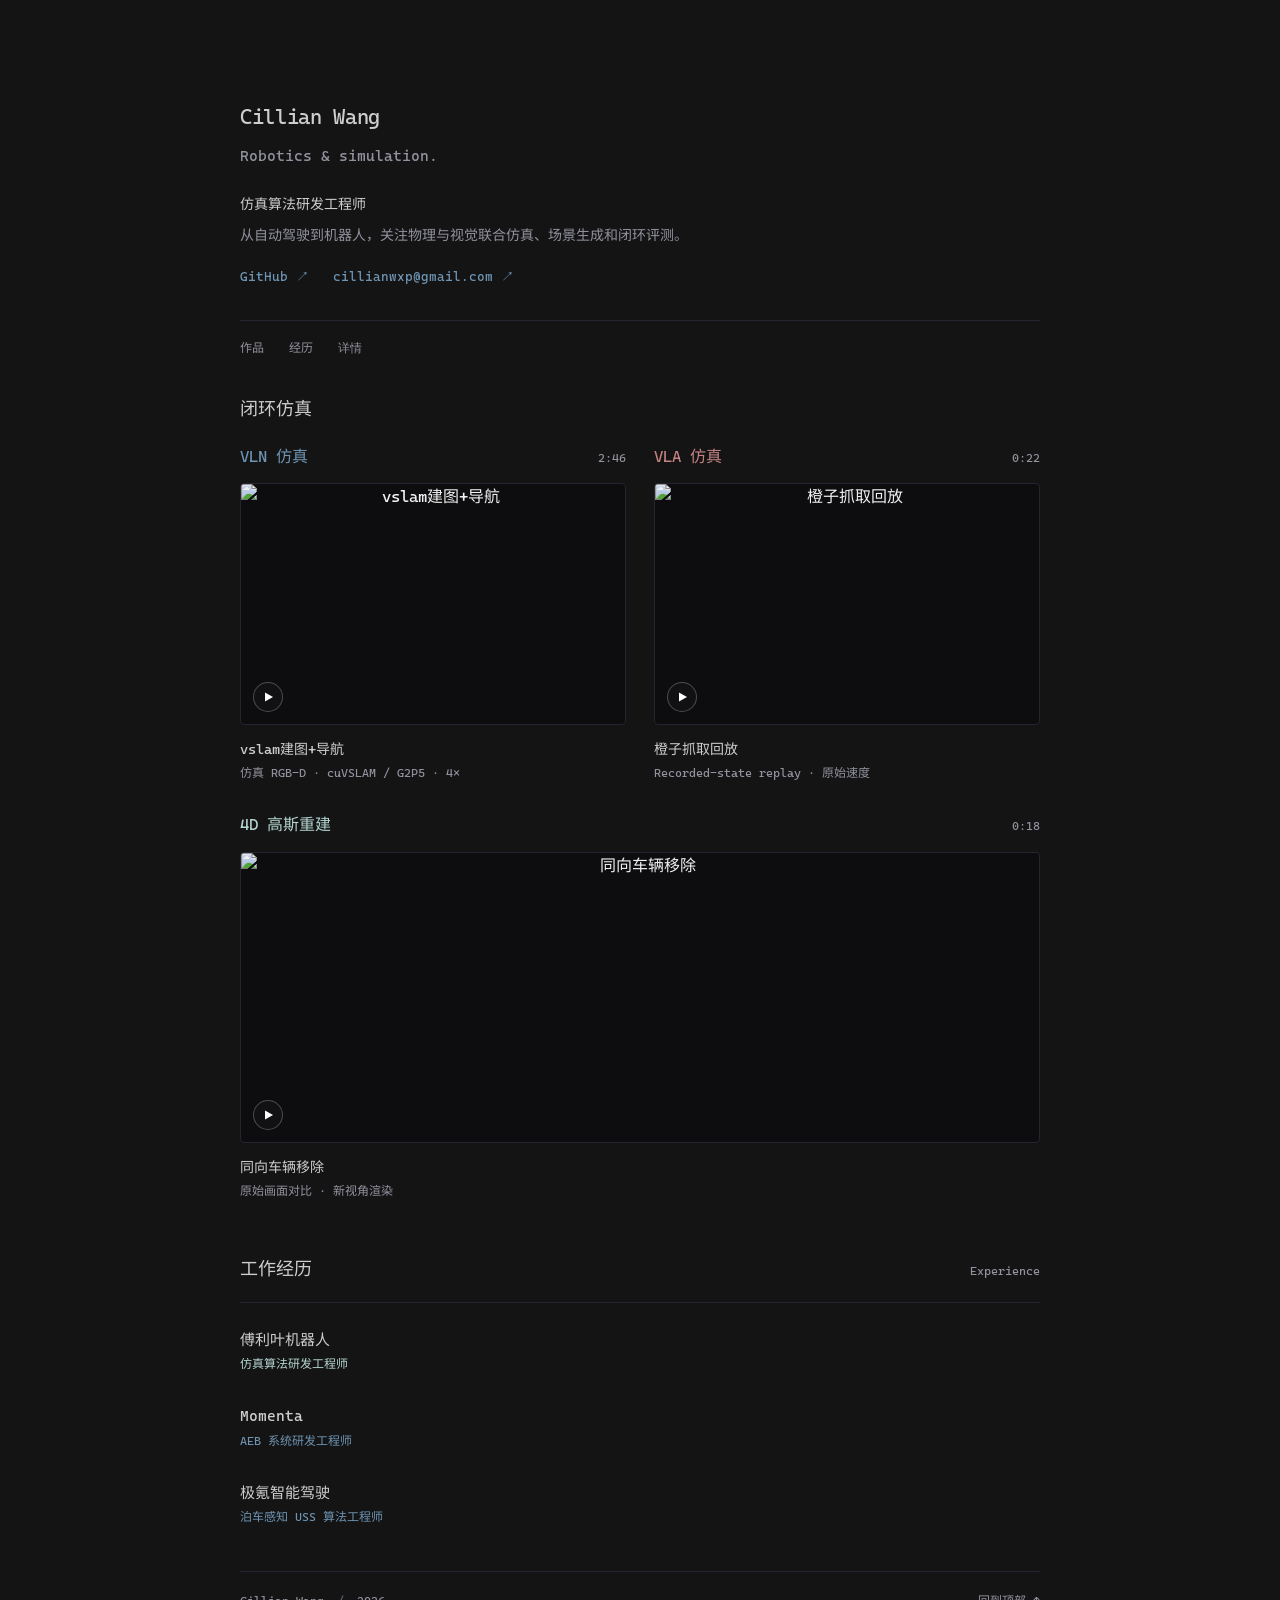
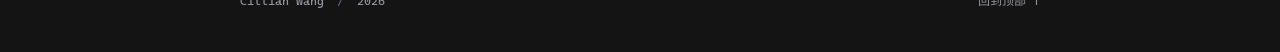
==== index.html @ 11256d4b "Simplify homepage profile and remove education" ====
<!doctype html>
<html lang="zh-CN">
<head>
  <meta charset="utf-8">
  <meta name="viewport" content="width=device-width, initial-scale=1">
  <meta name="color-scheme" content="dark">
  <meta name="theme-color" content="#141415">
  <meta name="description" content="Cillian Wang — 仿真算法研发工程师。机器人与自动驾驶、MuJoCo × UE5 联合仿真、场景生成与 4D 高斯重建。">
  <meta property="og:title" content="Cillian Wang">
  <meta property="og:description" content="Robotics & simulation. 机器人仿真、算法研发与生成式建模。">
  <meta property="og:image" content="https://cillianwang.github.io/media/vslam.jpg">
  <meta property="og:url" content="https://cillianwang.github.io/">
  <link rel="icon" href="favicon.svg" type="image/svg+xml">
  <link rel="preload" href="fonts/cw-mono.woff2" as="font" type="font/woff2" crossorigin>
  <link rel="stylesheet" href="style.css?v=20261102-profile">
  <script src="content-data.js?v=20261102-profile" defer></script>
  <script src="site.js?v=20261102-profile" defer></script>
  <title>Cillian Wang</title>
</head>
<body>
  <a class="skip-link" href="#work-title">跳到作品</a>
  <main class="page" id="top">
    <header>
      <div class="identity"><h1 id="name">Cillian Wang</h1></div>
      <p id="intro">Robotics & simulation.</p>
      <p id="role">仿真算法研发工程师</p>
      <p id="about">从自动驾驶到机器人，关注物理与视觉联合仿真、场景生成和闭环评测。</p>
      <div class="contact-links"><a id="github" href="https://github.com/CillianWang" target="_blank" rel="noopener noreferrer">GitHub ↗</a><a id="email" href="mailto:cillianwxp@gmail.com">cillianwxp@gmail.com ↗</a></div>
      <nav aria-label="页面导航"><a href="#work-title">作品</a><a href="#experience-title">经历</a><a href="details/index.html">详情</a></nav>
    </header>
    <section class="work" aria-labelledby="work-title">
      <h2 id="work-title">闭环仿真</h2>
      <div class="demos" id="demos" aria-live="polite"><p class="loading">Loading demos…</p></div>
      <noscript><p><a href="media/vslam.mp4">VLN 仿真 · vslam建图+导航</a></p><p><a href="media/vla.mp4">VLA 仿真 · 橙子抓取回放</a></p><p><a href="media/gaussian4d.mp4">4D 高斯重建 · 同向车辆移除</a></p></noscript>
    </section>
    <section class="profile-section" aria-labelledby="experience-title">
      <div class="section-heading"><h2 id="experience-title">工作经历</h2><span>Experience</span></div>
      <div id="experience"><!-- experience:start --><article class="entry"><div class="entry-body"><h3>傅利叶机器人</h3><p class="entry-role">仿真算法研发工程师</p></div></article><article class="entry"><div class="entry-body"><h3>Momenta</h3><p class="entry-role">AEB 系统研发工程师</p></div></article><article class="entry"><div class="entry-body"><h3>极氪智能驾驶</h3><p class="entry-role">泊车感知 USS 算法工程师</p></div></article><!-- experience:end --></div>
    </section>
    <footer><span class="footer-credit">Cillian Wang <span aria-hidden="true">/</span> 2026</span><a href="#top">回到顶部 ↑</a></footer>
  </main>
  <dialog aria-labelledby="player-title" aria-describedby="player-caption">
    <div class="player-header"><h2 id="player-title"></h2><button class="close-player" type="button" aria-label="关闭视频">Close <span aria-hidden="true">×</span></button></div>
    <video id="player" controls playsinline preload="none"></video>
    <p id="player-caption"></p>
    <p id="player-error" hidden>视频加载失败。<a id="video-file" href="#">打开视频文件 ↗</a></p>
  </dialog>
</body>
</html>
---- style.css ----
@font-face {
  font-family: "CW Mono";
  src: url("fonts/cw-mono.woff2") format("woff2");
  font-weight: 400;
  font-style: normal;
  font-display: swap;
}
@font-face {
  font-family: "CW CJK";
  src: url("fonts/cw-cjk.woff2?v=20261029") format("woff2");
  font-weight: 400;
  font-style: normal;
  font-display: swap;
}
:root {
  color-scheme: dark;
  --bg: #141415;
  --fg: #cdcdcd;
  --muted: #92929e;
  --line: #252530;
  --blue: #6e94b2;
  --rose: #c48282;
  font-family: "CW Mono", "CW CJK", "IosevkaTerm NFM", "CascadiaSarasa", "Sarasa Term SC", "PingFang SC", monospace;
  font-synthesis: none;
  -webkit-font-smoothing: antialiased;
}
* { box-sizing: border-box; }
body { margin: 0; background: var(--bg); color: var(--fg); font-size: 16px; line-height: 1.65; }
body:has(dialog[open]) { overflow: hidden; }
h1, h2, h3, p, figure { margin: 0; }
a { color: var(--blue); text-decoration: none; transition: color .16s; }
a:hover { color: #b4d4cf; }
button { font: inherit; cursor: pointer; }
a, button { -webkit-tap-highlight-color: transparent; }
:focus-visible { outline: 2px solid #aeaed1; outline-offset: 5px; }
::selection { background: #333738; }
.page { width: min(100% - 48px, 800px); margin: 0 auto; padding: 100px 0 40px; }
.identity { display: flex; align-items: baseline; justify-content: space-between; gap: 24px; }
h1 { font-size: 21px; font-weight: 400; letter-spacing: -.35px; }
#github { font-size: 14px; }
#github span { display: inline-block; transition: transform .2s; }
#github:hover span { transform: translate(2px, -2px); }
#intro { margin-top: 9px; font-size: 15px; color: var(--muted); }
.work { margin-top: 58px; }
#work-title { font-size: 18px; font-weight: 400; }
.demos { display: grid; grid-template-columns: repeat(2, minmax(0, 1fr)); gap: 28px; margin-top: 20px; }
.demo-heading { display: flex; align-items: baseline; justify-content: space-between; margin-bottom: 13px; }
.demo-heading h3 { font-size: 16px; font-weight: 400; color: var(--blue); }
.demo:nth-child(2) .demo-heading h3 { color: var(--rose); }
#gaussian4d { grid-column: 1 / -1; }
#gaussian4d .demo-heading h3 { color: #b4d4cf; }
.runtime { color: var(--muted); font-size: 12px; font-variant-numeric: tabular-nums; }
.poster { display: block; position: relative; width: 100%; padding: 0; border: 1px solid var(--line); border-radius: 4px; background: #0d0d0f; overflow: hidden; }
.poster img { display: block; width: 100%; height: auto; aspect-ratio: 16 / 10; object-fit: contain; opacity: .94; transition: opacity .25s; }
#gaussian4d .poster img { aspect-ratio: 80 / 29; }
.poster:hover img { opacity: 1; }
.play { position: absolute; bottom: 12px; left: 12px; width: 30px; height: 30px; display: grid; place-items: center; border: 1px solid #ffffff40; border-radius: 50%; background: #141415b8; color: #fff; backdrop-filter: blur(6px); transition: background-color .2s, transform .2s; }
.poster:hover .play { background: #141415e6; transform: scale(1.08); }
figcaption { margin-top: 13px; }
.caption { font-size: 14px; color: var(--fg); }
.note { color: var(--muted); font-size: 12px; margin-top: 3px; }
footer { border-top: 1px solid var(--line); padding-top: 20px; margin-top: 43px; color: var(--muted); font-size: 12px; }
footer span { padding: 0 6px; color: #606079; }
.loading { color: var(--muted); font-size: 14px; }
dialog { width: min(1120px, calc(100vw - 32px)); max-height: calc(100dvh - 32px); border: 1px solid var(--line); border-radius: 6px; background: var(--bg); color: var(--fg); padding: 17px; box-shadow: 0 24px 100px #0008; }
dialog::backdrop { background: #000c; backdrop-filter: blur(4px); }
dialog[open] { animation: appear .18s ease-out; }
.player-header { display: flex; align-items: baseline; justify-content: space-between; gap: 16px; margin-bottom: 13px; }
.player-header h2 { font-size: 16px; font-weight: 400; }
.close-player { background: none; color: var(--muted); padding: 2px 0 2px 12px; border: 0; font-size: 14px; }
.close-player:hover { color: var(--fg); }
.close-player span { margin-left: 8px; font-size: 18px; }
video { display: block; width: 100%; max-height: calc(100dvh - 170px); border-radius: 2px; background: #080809; }
#player-caption, #player-error { color: var(--muted); font-size: 13px; line-height: 1.7; margin-top: 12px; }
@keyframes appear { from { opacity: 0; transform: translateY(6px); } to { opacity: 1; transform: none; } }
@media (max-width: 600px) {
  .page { width: calc(100% - 40px); padding-top: 52px; }
  .work { margin-top: 37px; }
  .demos { grid-template-columns: 1fr; gap: 32px; }
  .demo-heading { margin-bottom: 10px; }
  h1 { font-size: 20px; }
  figcaption { margin-top: 10px; }
  footer { margin-top: 34px; }
  dialog { padding: 12px; width: calc(100vw - 20px); }
  .player-header h2 { font-size: 14px; }
}
@media (prefers-reduced-motion: reduce) {
  *, *::before, *::after { transition: none !important; animation: none !important; }
}
/* Resume additions retain the original Vague palette and quiet mono layout. */
html { scroll-behavior: smooth; scroll-padding-top: 32px; }
.chinese-name { font-size: 14px; color: var(--muted); }
#role { font-size: 14px; margin-top: 25px; }
#about { max-width: 660px; font-size: 14px; line-height: 1.9; color: var(--muted); margin-top: 6px; }
.contact-links { display: flex; flex-wrap: wrap; gap: 24px; margin-top: 17px; font-size: 13px; }
#github { font-size: inherit; }
nav { display: flex; gap: 25px; margin-top: 32px; padding-top: 18px; border-top: 1px solid var(--line); font-size: 12px; }
nav a { color: var(--muted); }
.work { margin-top: 36px; }
.profile-section { margin-top: 52px; }
.section-heading { display: flex; align-items: baseline; justify-content: space-between; gap: 16px; border-bottom: 1px solid var(--line); padding-bottom: 18px; margin-bottom: 25px; }
.section-heading h2 { font-size: 18px; font-weight: 400; }
.section-heading > span { font-size: 12px; color: var(--muted); }
.entry { display: grid; grid-template-columns: minmax(0, 1fr); gap: 24px; }
.entry + .entry { margin-top: 29px; }
.entry-date { font-size: 12px; color: var(--muted); padding-top: 3px; font-variant-numeric: tabular-nums; }
.entry-body h3 { font-size: 15px; font-weight: 400; }
.entry-role { font-size: 12px; color: var(--blue); margin-top: 3px; }
.entry:first-child .entry-role { color: #b4d4cf; }
.entry-points { margin: 11px 0 0; padding-left: 15px; color: var(--muted); font-size: 14px; line-height: 1.9; }
.entry-points li + li { margin-top: 5px; }
.entry-points li::marker { color: #606079; font-size: 10px; }
.entry-description { margin-top: 10px; color: var(--muted); font-size: 14px; line-height: 1.9; }
footer { display: flex; justify-content: space-between; gap: 16px; }
footer .footer-credit { padding: 0; color: var(--muted); }
footer a { color: var(--muted); }
.skip-link { position: fixed; top: 8px; left: 12px; z-index: 10; background: var(--bg); padding: 8px; transform: translateY(-160%); }
.skip-link:focus { transform: translateY(0); }
@media (max-width: 600px) {
  .page { padding-top: 44px; }
  .entry { grid-template-columns: 1fr; gap: 7px; }
  .entry + .entry { margin-top: 27px; }
  .profile-section { margin-top: 42px; }
  .entry-points, .entry-description { font-size: 14px; }
  #role { margin-top: 20px; }
  .contact-links { gap: 22px; }
}
@media (prefers-reduced-motion: reduce) { html { scroll-behavior: auto; } }
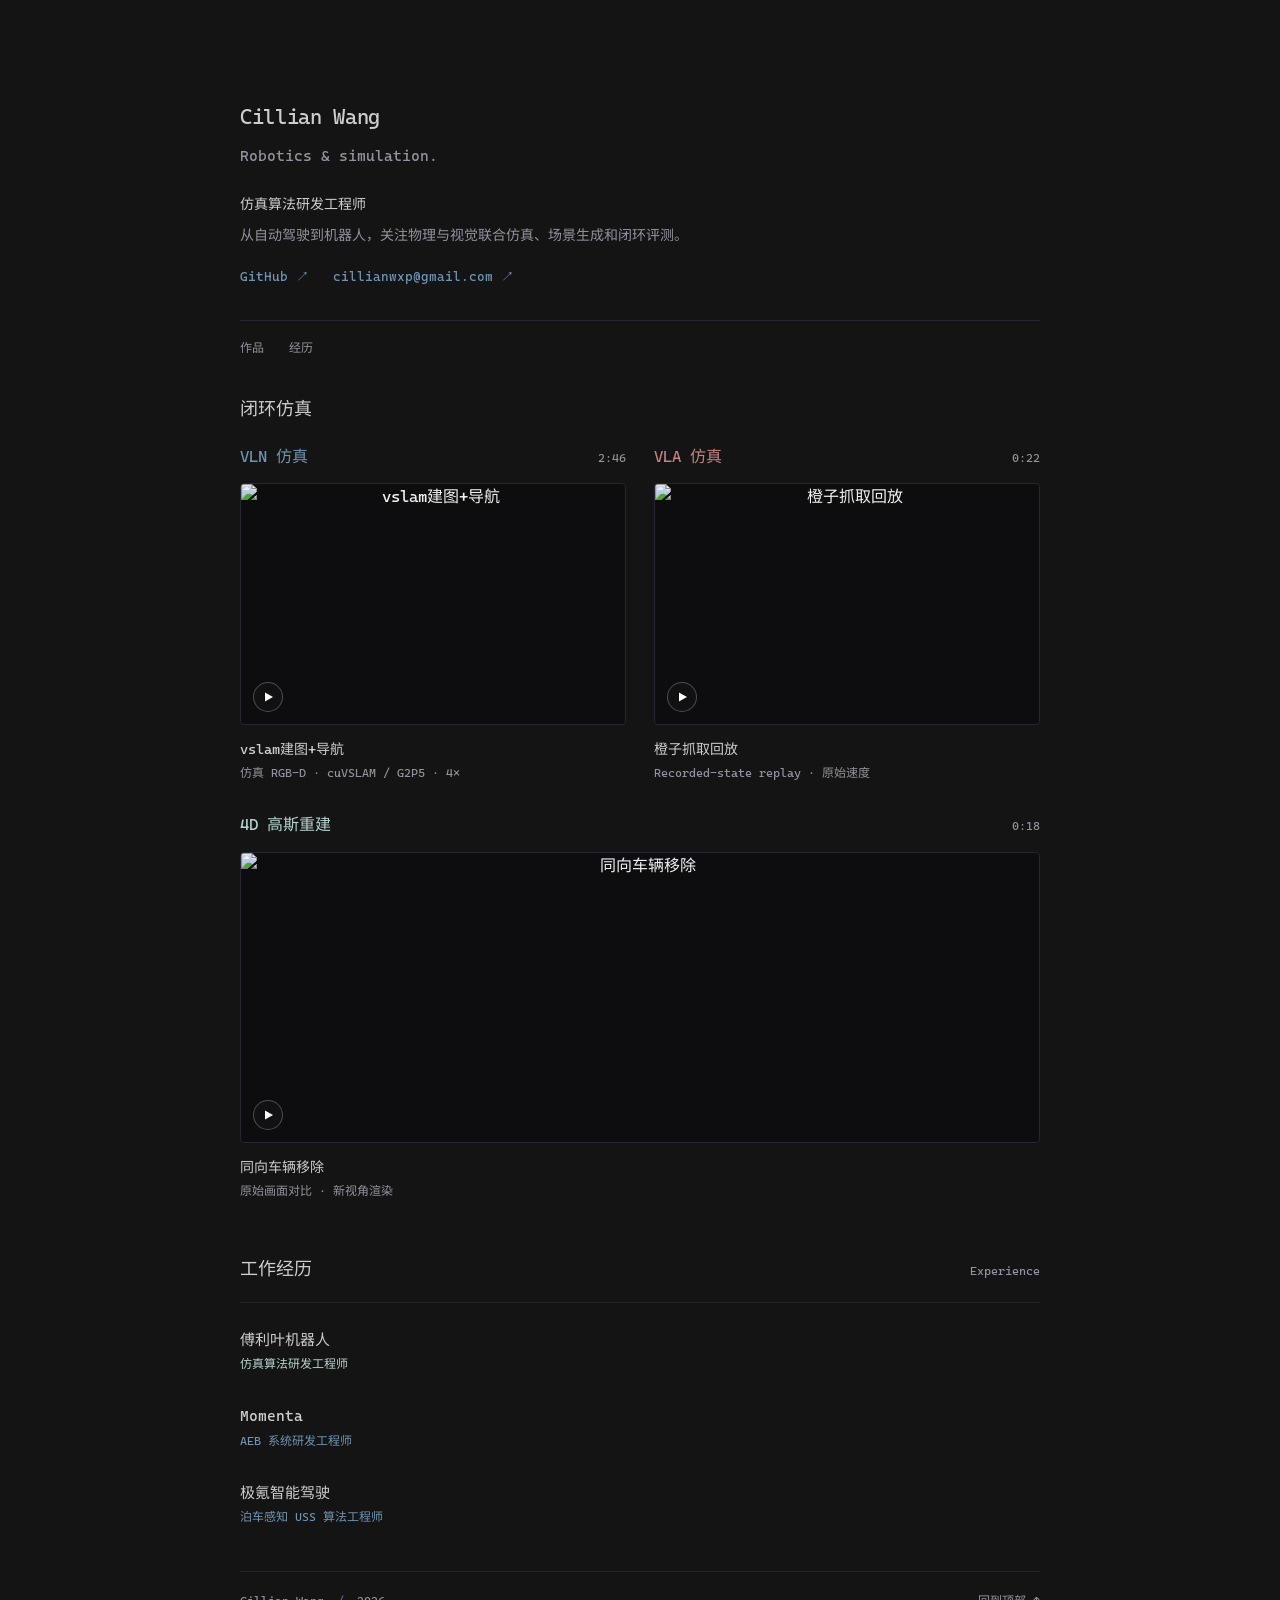
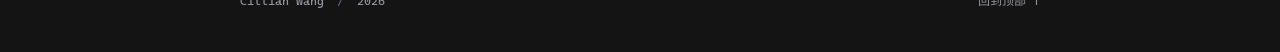
==== commit 7485b2d5: "Remove details entry from homepage for now" ====
--- a/index.html
+++ b/index.html
@@ -26,7 +26,7 @@
       <p id="role">仿真算法研发工程师</p>
       <p id="about">从自动驾驶到机器人，关注物理与视觉联合仿真、场景生成和闭环评测。</p>
       <div class="contact-links"><a id="github" href="https://github.com/CillianWang" target="_blank" rel="noopener noreferrer">GitHub ↗</a><a id="email" href="mailto:cillianwxp@gmail.com">cillianwxp@gmail.com ↗</a></div>
-      <nav aria-label="页面导航"><a href="#work-title">作品</a><a href="#experience-title">经历</a><a href="details/index.html">详情</a></nav>
+      <nav aria-label="页面导航"><a href="#work-title">作品</a><a href="#experience-title">经历</a></nav>
     </header>
     <section class="work" aria-labelledby="work-title">
       <h2 id="work-title">闭环仿真</h2>
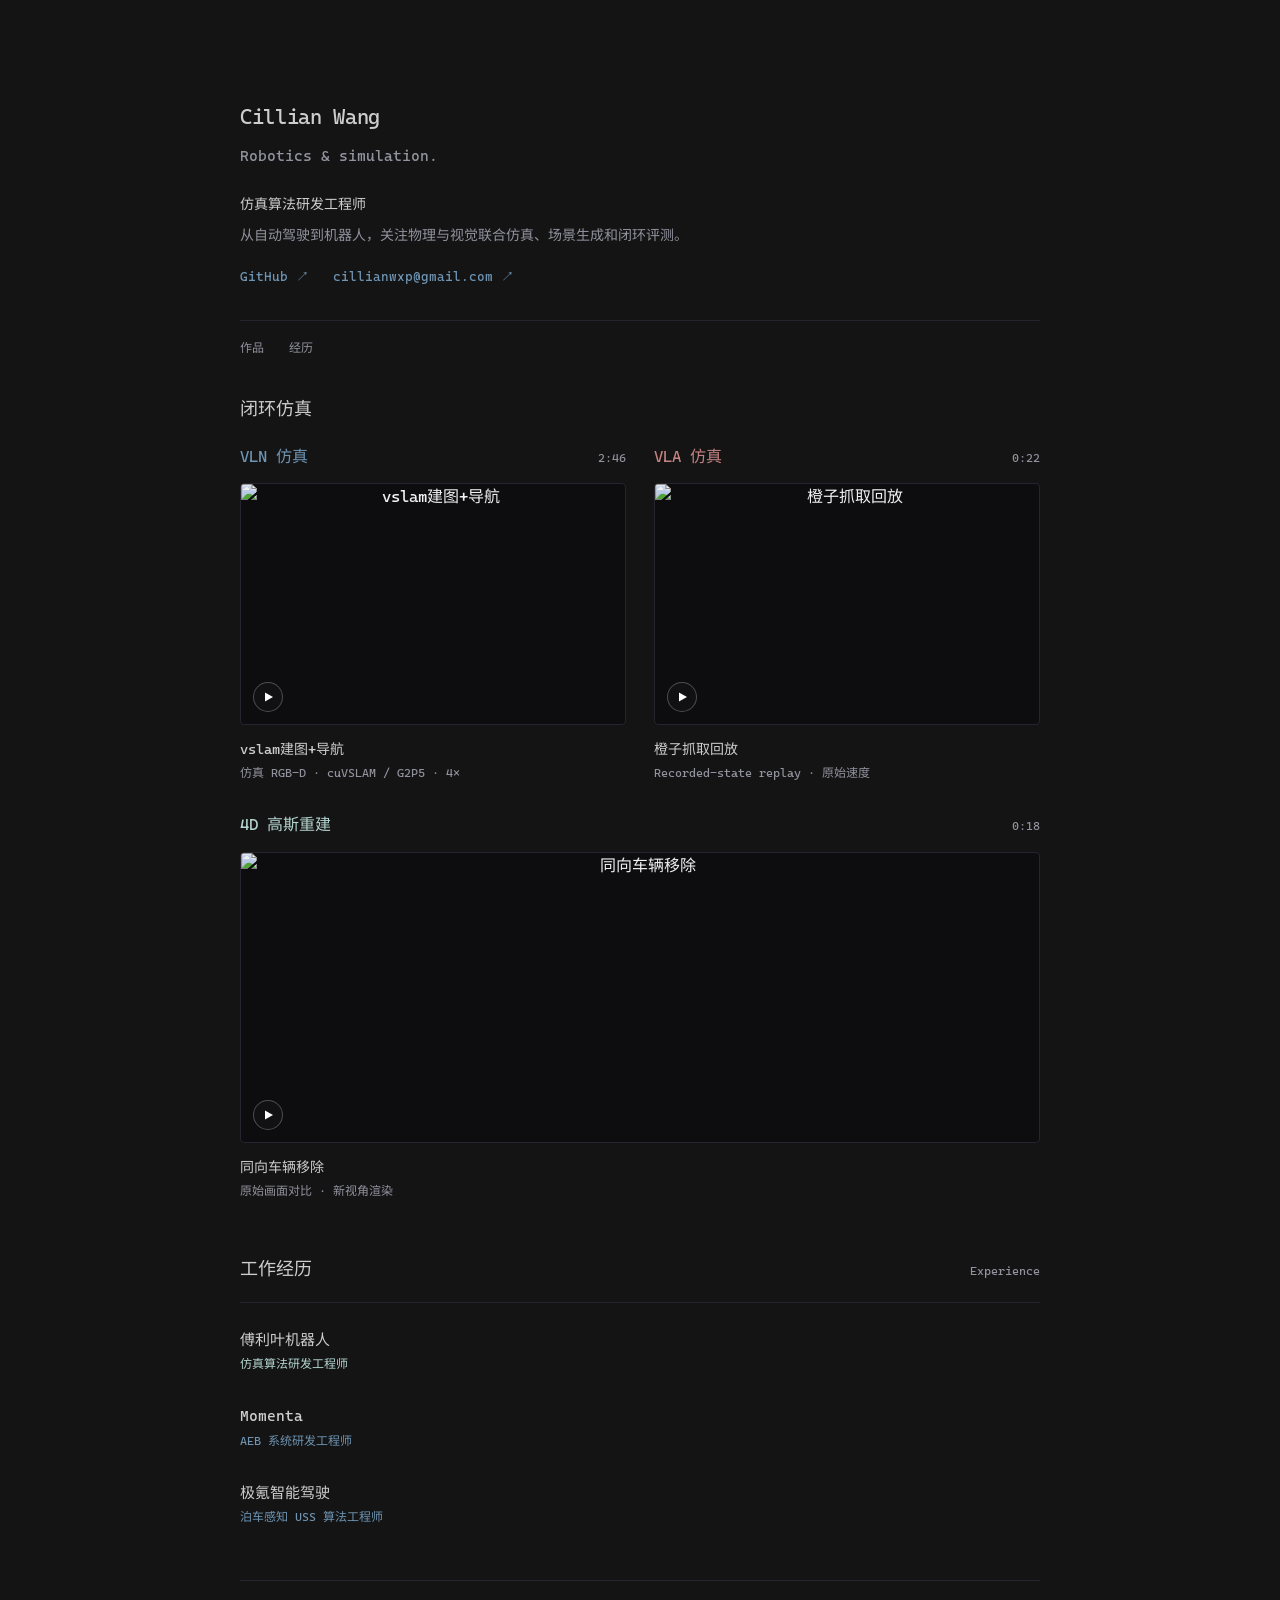
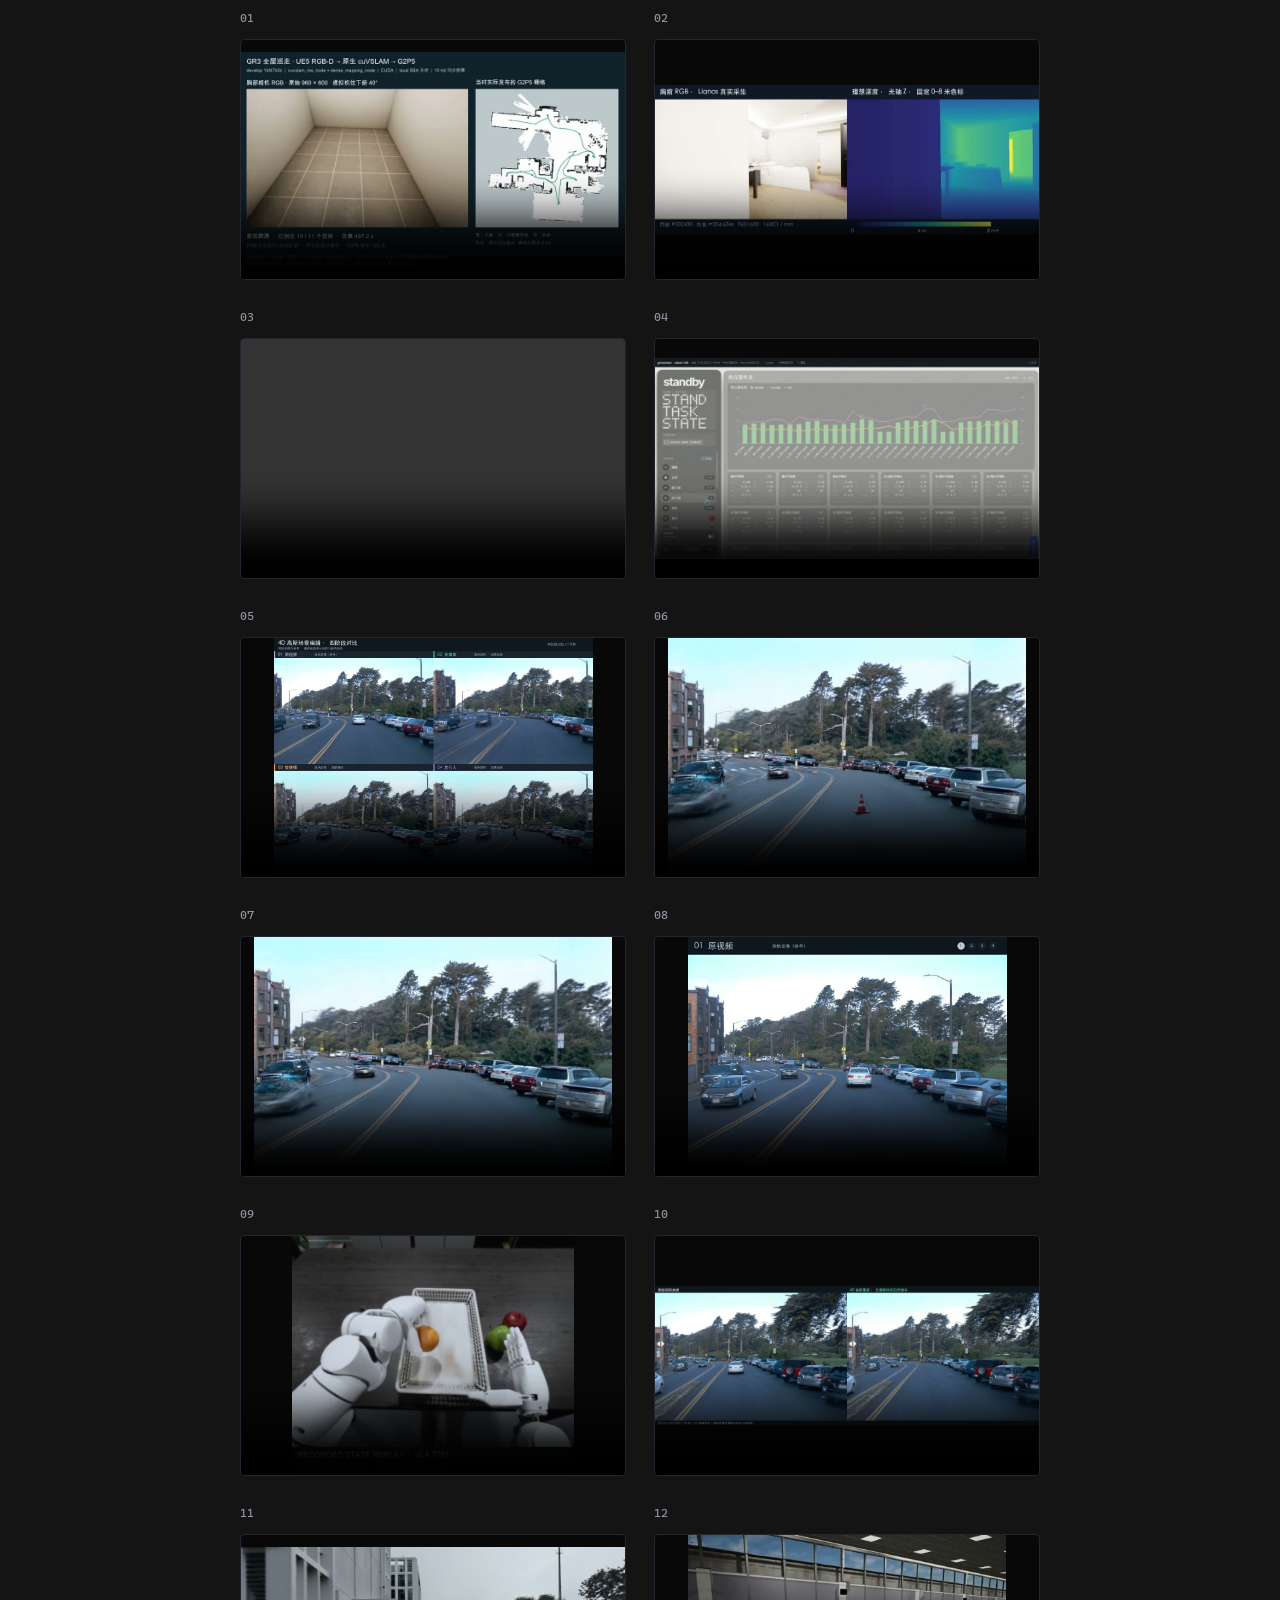
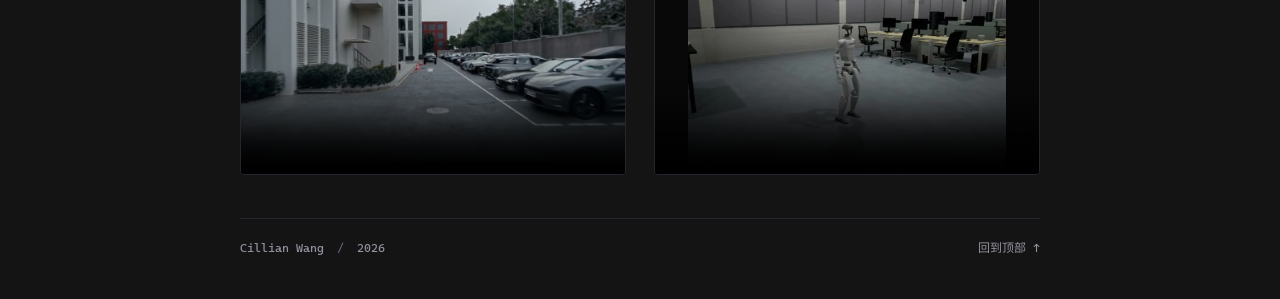
==== commit df2d10ec: "Add numbered video gallery for selection" ====
--- a/index.html
+++ b/index.html
@@ -12,7 +12,7 @@
   <meta property="og:url" content="https://cillianwang.github.io/">
   <link rel="icon" href="favicon.svg" type="image/svg+xml">
   <link rel="preload" href="fonts/cw-mono.woff2" as="font" type="font/woff2" crossorigin>
-  <link rel="stylesheet" href="style.css?v=20261102-profile">
+  <link rel="stylesheet" href="style.css?v=20261102-video-selection">
   <script src="content-data.js?v=20261102-profile" defer></script>
   <script src="site.js?v=20261102-profile" defer></script>
   <title>Cillian Wang</title>
@@ -37,6 +37,22 @@
       <div class="section-heading"><h2 id="experience-title">工作经历</h2><span>Experience</span></div>
       <div id="experience"><!-- experience:start --><article class="entry"><div class="entry-body"><h3>傅利叶机器人</h3><p class="entry-role">仿真算法研发工程师</p></div></article><article class="entry"><div class="entry-body"><h3>Momenta</h3><p class="entry-role">AEB 系统研发工程师</p></div></article><article class="entry"><div class="entry-body"><h3>极氪智能驾驶</h3><p class="entry-role">泊车感知 USS 算法工程师</p></div></article><!-- experience:end --></div>
     </section>
+    <section class="video-selection" id="video-selection" aria-label="待挑选的视频">
+      <div class="video-selection-grid">
+        <figure class="selection-video" id="video-01"><figcaption>01</figcaption><video controls playsinline preload="none" poster="details/images/6a0e21f0aace23cac7.webp" aria-label="视频 01：室内巡走与建图"><source src="details/media/gr3-whole-apartment-rgbd-g2p5-4x.mp4" type="video/mp4"></video></figure>
+        <figure class="selection-video" id="video-02"><figcaption>02</figcaption><video controls playsinline preload="none" poster="details/images/7d6a1dc8abb1f8fe8a.webp" aria-label="视频 02：RGB 与深度画面"><source src="details/media/depth-rgb-comparison.mp4" type="video/mp4"></video></figure>
+        <figure class="selection-video" id="video-03"><figcaption>03</figcaption><video controls playsinline preload="metadata" aria-label="视频 03：评测界面完整录屏"><source src="details/media/evaluation-full-h264.mp4#t=3" type="video/mp4"></video></figure>
+        <figure class="selection-video" id="video-04"><figcaption>04</figcaption><video controls playsinline preload="none" poster="details/images/c415f8478ed1eb33dc.webp" aria-label="视频 04：监控界面录屏"><source src="details/media/monitor-demo-h264.mp4" type="video/mp4"></video></figure>
+        <figure class="selection-video" id="video-05"><figcaption>05</figcaption><video controls playsinline preload="none" poster="details/images/a5cfc496442d3612f6.jpg" aria-label="视频 05：4D 高斯场景对比"><source src="details/media/4dgs-four-stage-grid.mp4" type="video/mp4"></video></figure>
+        <figure class="selection-video" id="video-06"><figcaption>06</figcaption><video controls playsinline preload="none" poster="details/images/e017bc4163eebeb0c5.jpg" aria-label="视频 06：锥桶场景"><source src="details/media/cone-brake-live.mp4" type="video/mp4"></video></figure>
+        <figure class="selection-video" id="video-07"><figcaption>07</figcaption><video controls playsinline preload="none" poster="details/images/7571d15408d8f6410f.jpg" aria-label="视频 07：行人场景"><source src="details/media/pedestrian-brake-live.mp4" type="video/mp4"></video></figure>
+        <figure class="selection-video" id="video-08"><figcaption>08</figcaption><video controls playsinline preload="none" poster="details/images/04c03f014b6bd5ba73.jpg" aria-label="视频 08：4D 高斯场景合辑"><source src="details/media/4dgs-four-stage-sequential.mp4" type="video/mp4"></video></figure>
+        <figure class="selection-video" id="video-09"><figcaption>09</figcaption><video controls playsinline preload="none" poster="details/images/562d0b15db04716101.jpg" aria-label="视频 09：VLA 仿真"><source src="media/vla.mp4" type="video/mp4"></video></figure>
+        <figure class="selection-video" id="video-10"><figcaption>10</figcaption><video controls playsinline preload="none" poster="details/images/1bdf325af8eafeec0d.jpg" aria-label="视频 10：4D 高斯重建"><source src="media/gaussian4d.mp4" type="video/mp4"></video></figure>
+        <figure class="selection-video" id="video-11"><figcaption>11</figcaption><video controls playsinline preload="none" poster="details/images/ef4f08b6c56ff8d304.jpg" aria-label="视频 11：园区驾驶仿真"><source src="details/media/campus-r5-720p.mp4" type="video/mp4"></video></figure>
+        <figure class="selection-video" id="video-12"><figcaption>12</figcaption><video controls playsinline preload="none" poster="details/images/62b018ecb67b917554.webp" aria-label="视频 12：机器人行走与手臂动作"><source src="details/media/ue5-walk-arms-simtime.mp4" type="video/mp4"></video></figure>
+      </div>
+    </section>
     <footer><span class="footer-credit">Cillian Wang <span aria-hidden="true">/</span> 2026</span><a href="#top">回到顶部 ↑</a></footer>
   </main>
   <dialog aria-labelledby="player-title" aria-describedby="player-caption">
--- a/style.css
+++ b/style.css
@@ -126,3 +126,14 @@
   .contact-links { gap: 22px; }
 }
 @media (prefers-reduced-motion: reduce) { html { scroll-behavior: auto; } }
+
+/* Numbered media-only gallery for reviewing the details videos. */
+.video-selection { margin-top: 52px; padding-top: 28px; border-top: 1px solid var(--line); }
+.video-selection-grid { display: grid; grid-template-columns: repeat(2, minmax(0, 1fr)); gap: 28px; }
+.selection-video { min-width: 0; scroll-margin-top: 32px; }
+.selection-video figcaption { margin: 0 0 10px; color: var(--muted); font-size: 12px; font-variant-numeric: tabular-nums; }
+.selection-video video { width: 100%; height: auto; aspect-ratio: 16 / 10; max-height: none; object-fit: contain; border: 1px solid var(--line); border-radius: 4px; background: #080809; }
+@media (max-width: 600px) {
+  .video-selection { margin-top: 42px; }
+  .video-selection-grid { grid-template-columns: 1fr; gap: 28px; }
+}
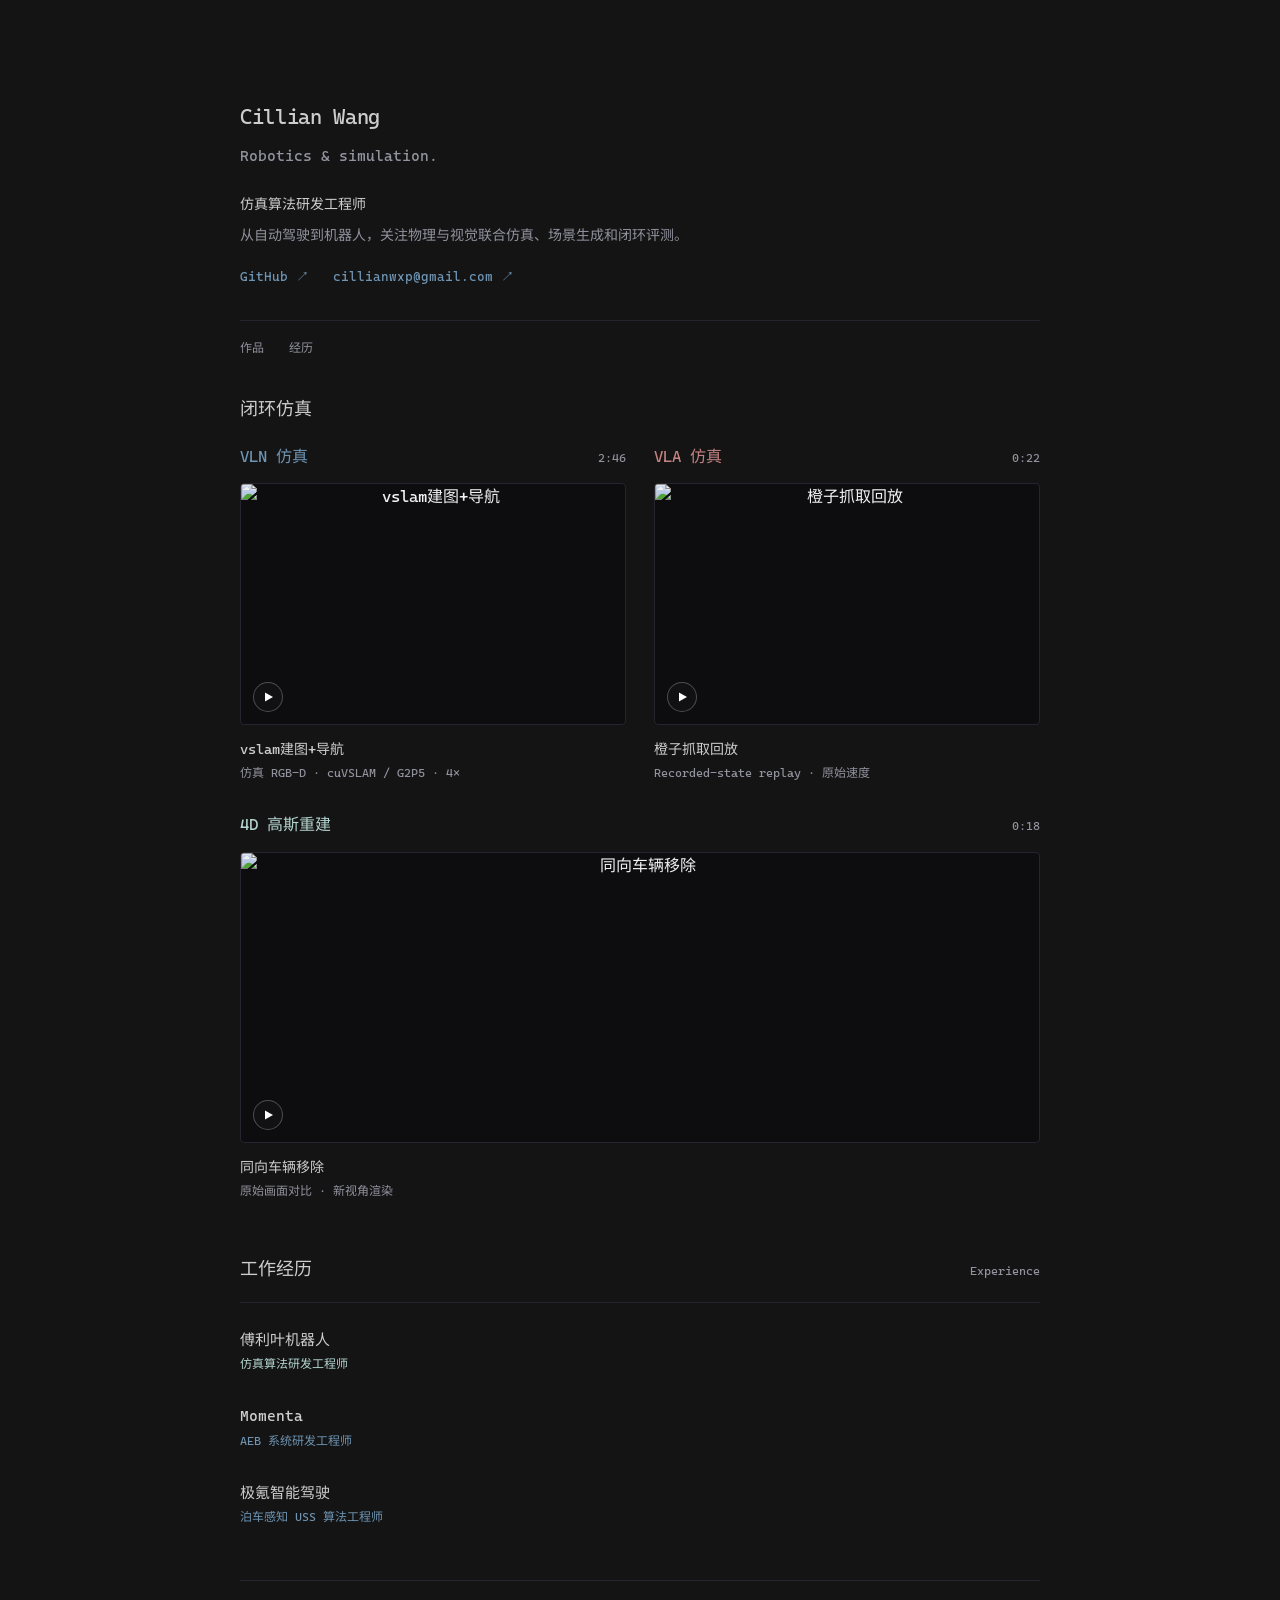
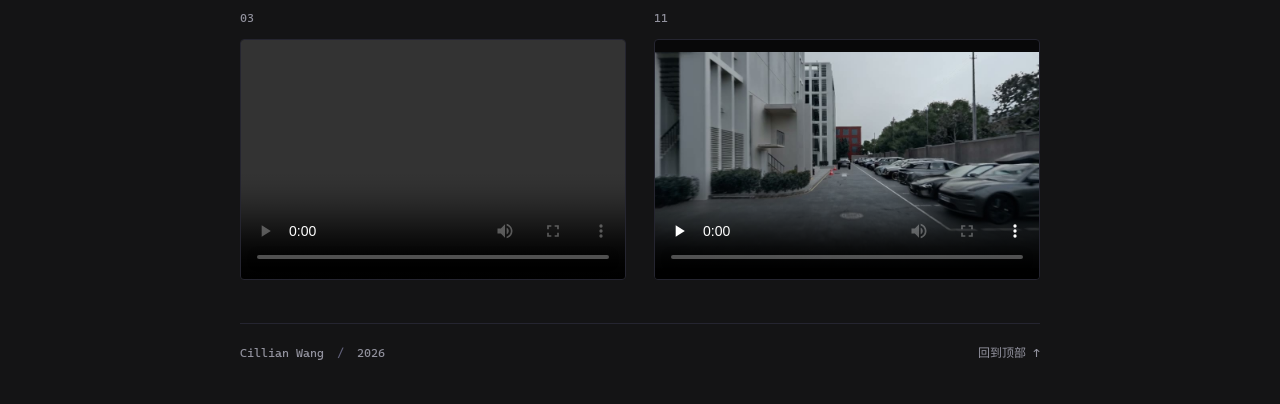
==== commit e7a0370b: "Keep selected videos 03 and 11" ====
--- a/index.html
+++ b/index.html
@@ -39,18 +39,8 @@
     </section>
     <section class="video-selection" id="video-selection" aria-label="待挑选的视频">
       <div class="video-selection-grid">
-        <figure class="selection-video" id="video-01"><figcaption>01</figcaption><video controls playsinline preload="none" poster="details/images/6a0e21f0aace23cac7.webp" aria-label="视频 01：室内巡走与建图"><source src="details/media/gr3-whole-apartment-rgbd-g2p5-4x.mp4" type="video/mp4"></video></figure>
-        <figure class="selection-video" id="video-02"><figcaption>02</figcaption><video controls playsinline preload="none" poster="details/images/7d6a1dc8abb1f8fe8a.webp" aria-label="视频 02：RGB 与深度画面"><source src="details/media/depth-rgb-comparison.mp4" type="video/mp4"></video></figure>
         <figure class="selection-video" id="video-03"><figcaption>03</figcaption><video controls playsinline preload="metadata" aria-label="视频 03：评测界面完整录屏"><source src="details/media/evaluation-full-h264.mp4#t=3" type="video/mp4"></video></figure>
-        <figure class="selection-video" id="video-04"><figcaption>04</figcaption><video controls playsinline preload="none" poster="details/images/c415f8478ed1eb33dc.webp" aria-label="视频 04：监控界面录屏"><source src="details/media/monitor-demo-h264.mp4" type="video/mp4"></video></figure>
-        <figure class="selection-video" id="video-05"><figcaption>05</figcaption><video controls playsinline preload="none" poster="details/images/a5cfc496442d3612f6.jpg" aria-label="视频 05：4D 高斯场景对比"><source src="details/media/4dgs-four-stage-grid.mp4" type="video/mp4"></video></figure>
-        <figure class="selection-video" id="video-06"><figcaption>06</figcaption><video controls playsinline preload="none" poster="details/images/e017bc4163eebeb0c5.jpg" aria-label="视频 06：锥桶场景"><source src="details/media/cone-brake-live.mp4" type="video/mp4"></video></figure>
-        <figure class="selection-video" id="video-07"><figcaption>07</figcaption><video controls playsinline preload="none" poster="details/images/7571d15408d8f6410f.jpg" aria-label="视频 07：行人场景"><source src="details/media/pedestrian-brake-live.mp4" type="video/mp4"></video></figure>
-        <figure class="selection-video" id="video-08"><figcaption>08</figcaption><video controls playsinline preload="none" poster="details/images/04c03f014b6bd5ba73.jpg" aria-label="视频 08：4D 高斯场景合辑"><source src="details/media/4dgs-four-stage-sequential.mp4" type="video/mp4"></video></figure>
-        <figure class="selection-video" id="video-09"><figcaption>09</figcaption><video controls playsinline preload="none" poster="details/images/562d0b15db04716101.jpg" aria-label="视频 09：VLA 仿真"><source src="media/vla.mp4" type="video/mp4"></video></figure>
-        <figure class="selection-video" id="video-10"><figcaption>10</figcaption><video controls playsinline preload="none" poster="details/images/1bdf325af8eafeec0d.jpg" aria-label="视频 10：4D 高斯重建"><source src="media/gaussian4d.mp4" type="video/mp4"></video></figure>
         <figure class="selection-video" id="video-11"><figcaption>11</figcaption><video controls playsinline preload="none" poster="details/images/ef4f08b6c56ff8d304.jpg" aria-label="视频 11：园区驾驶仿真"><source src="details/media/campus-r5-720p.mp4" type="video/mp4"></video></figure>
-        <figure class="selection-video" id="video-12"><figcaption>12</figcaption><video controls playsinline preload="none" poster="details/images/62b018ecb67b917554.webp" aria-label="视频 12：机器人行走与手臂动作"><source src="details/media/ue5-walk-arms-simtime.mp4" type="video/mp4"></video></figure>
       </div>
     </section>
     <footer><span class="footer-credit">Cillian Wang <span aria-hidden="true">/</span> 2026</span><a href="#top">回到顶部 ↑</a></footer>
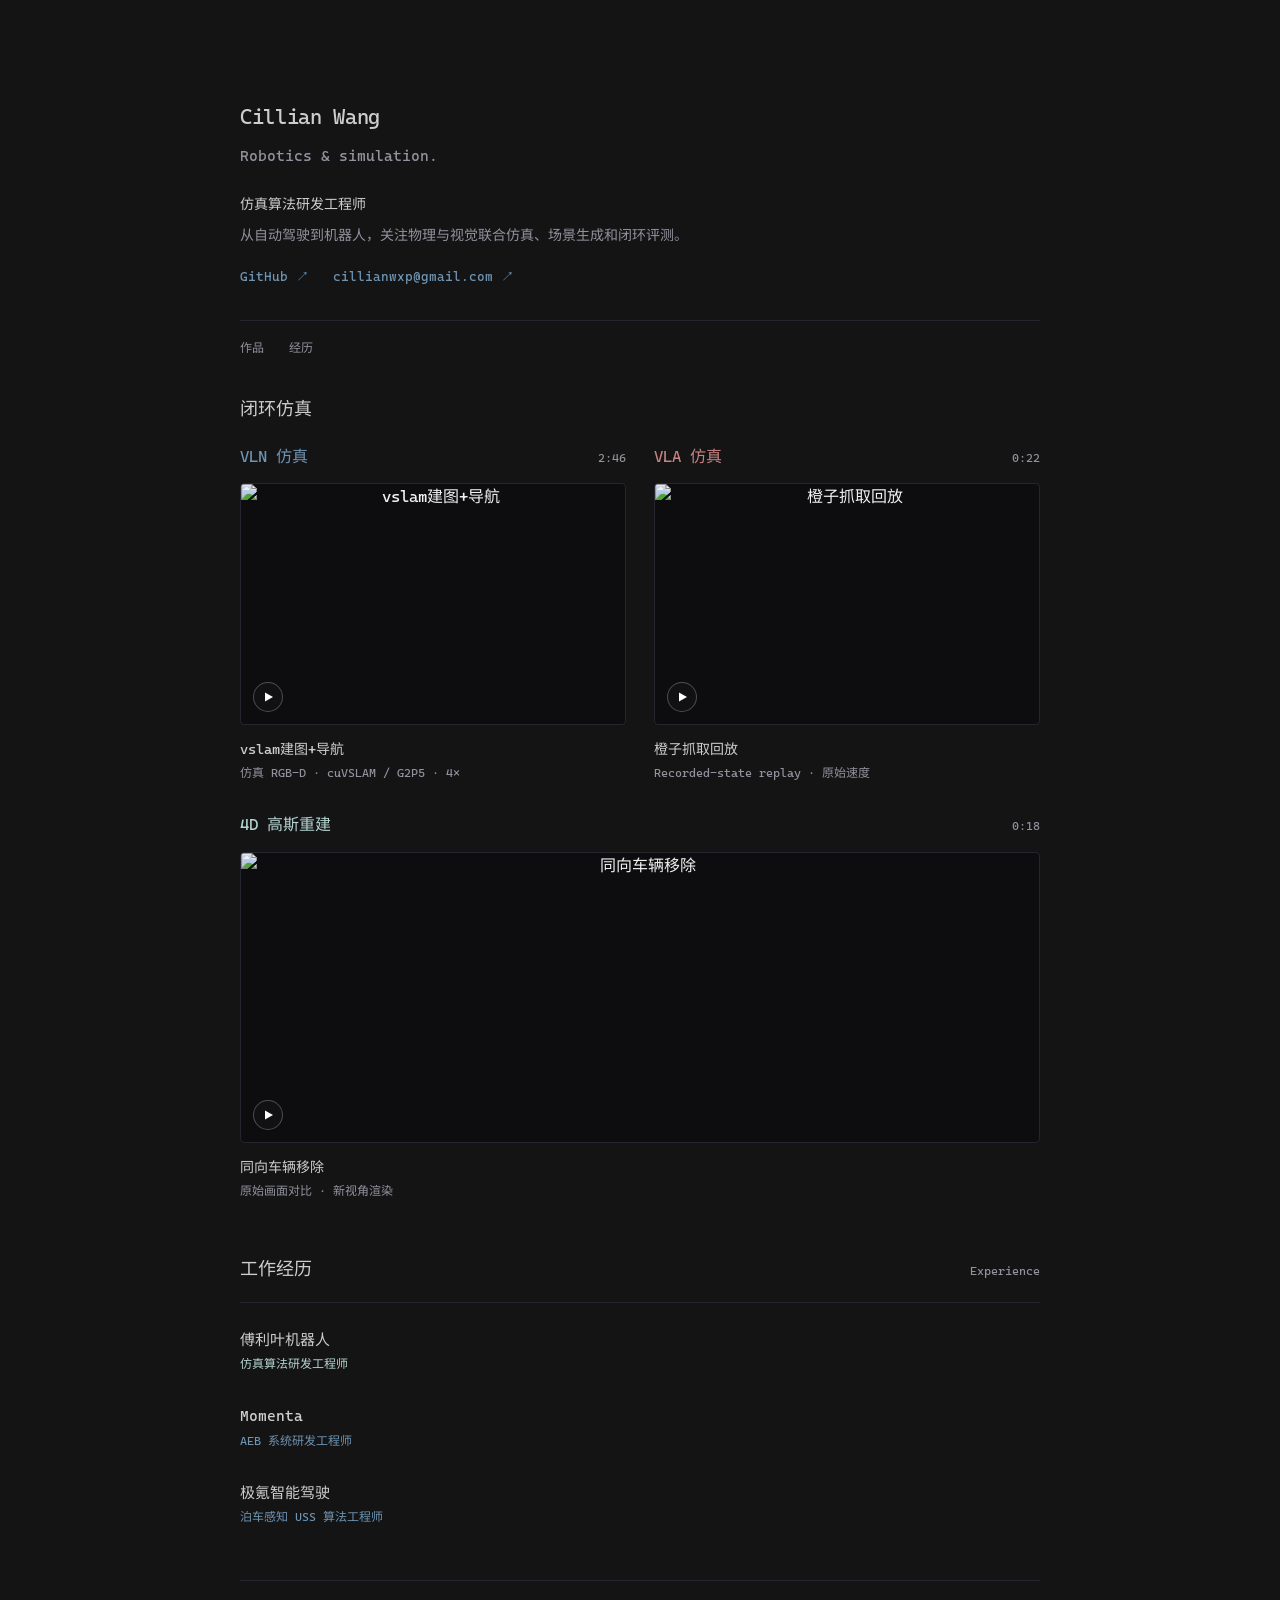
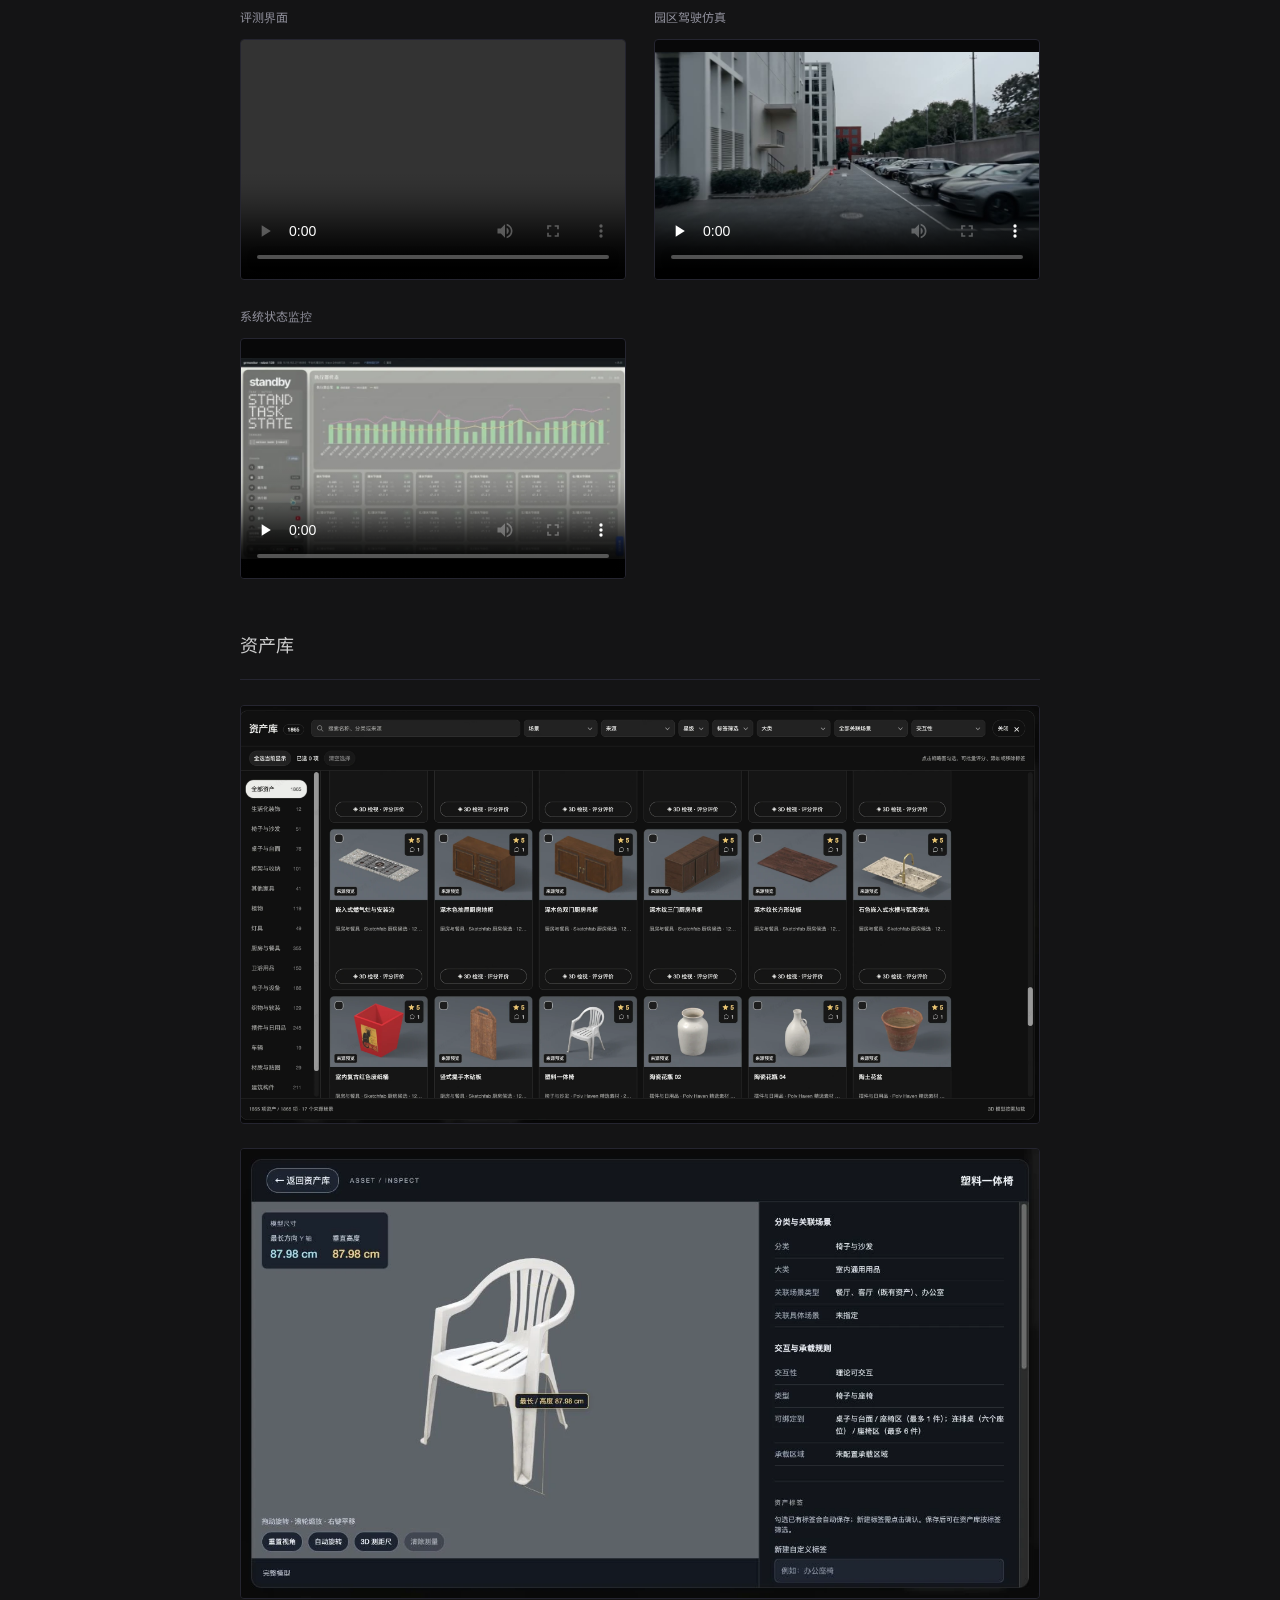
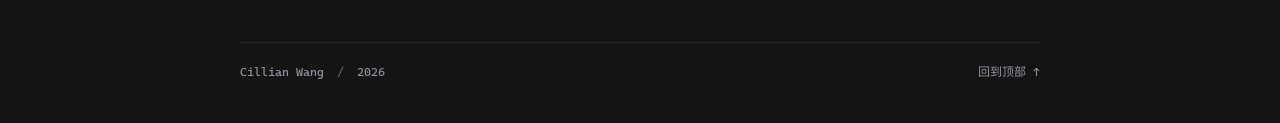
==== commit 9cbae42d: "Add monitor and asset library showcase" ====
--- a/index.html
+++ b/index.html
@@ -12,7 +12,7 @@
   <meta property="og:url" content="https://cillianwang.github.io/">
   <link rel="icon" href="favicon.svg" type="image/svg+xml">
   <link rel="preload" href="fonts/cw-mono.woff2" as="font" type="font/woff2" crossorigin>
-  <link rel="stylesheet" href="style.css?v=20261102-video-selection">
+  <link rel="stylesheet" href="style.css?v=20261103-homepage-media">
   <script src="content-data.js?v=20261102-profile" defer></script>
   <script src="site.js?v=20261102-profile" defer></script>
   <title>Cillian Wang</title>
@@ -39,8 +39,16 @@
     </section>
     <section class="video-selection" id="video-selection" aria-label="待挑选的视频">
       <div class="video-selection-grid">
-        <figure class="selection-video" id="video-03"><figcaption>03</figcaption><video controls playsinline preload="metadata" aria-label="视频 03：评测界面完整录屏"><source src="details/media/evaluation-full-h264.mp4#t=3" type="video/mp4"></video></figure>
-        <figure class="selection-video" id="video-11"><figcaption>11</figcaption><video controls playsinline preload="none" poster="details/images/ef4f08b6c56ff8d304.jpg" aria-label="视频 11：园区驾驶仿真"><source src="details/media/campus-r5-720p.mp4" type="video/mp4"></video></figure>
+        <figure class="selection-video" id="video-03"><figcaption>评测界面</figcaption><video controls playsinline preload="metadata" aria-label="评测界面"><source src="details/media/evaluation-full-h264.mp4#t=3" type="video/mp4"></video></figure>
+        <figure class="selection-video" id="video-11"><figcaption>园区驾驶仿真</figcaption><video controls playsinline preload="none" poster="details/images/ef4f08b6c56ff8d304.jpg" aria-label="园区驾驶仿真"><source src="details/media/campus-r5-720p.mp4" type="video/mp4"></video></figure>
+        <figure class="selection-video" id="video-monitor"><figcaption>系统状态监控</figcaption><video controls playsinline preload="none" poster="details/images/c415f8478ed1eb33dc.webp" aria-label="系统状态监控"><source src="details/media/monitor-demo-h264.mp4" type="video/mp4"></video></figure>
+      </div>
+    </section>
+    <section class="profile-section asset-library" id="asset-library" aria-labelledby="asset-library-title">
+      <div class="section-heading"><h2 id="asset-library-title">资产库</h2></div>
+      <div class="asset-gallery">
+        <a href="details/images/13d328d1a644b23bd3.webp" target="_blank" rel="noopener noreferrer" aria-label="查看资产库界面原图"><img src="details/images/13d328d1a644b23bd3.webp" alt="资产库分类与搜索界面" width="2048" height="1071" loading="lazy" decoding="async"></a>
+        <a href="details/images/9e1ca731f8663fd631.webp" target="_blank" rel="noopener noreferrer" aria-label="查看单个资产预览原图"><img src="details/images/9e1ca731f8663fd631.webp" alt="单个资产三维预览界面" width="1280" height="720" loading="lazy" decoding="async"></a>
       </div>
     </section>
     <footer><span class="footer-credit">Cillian Wang <span aria-hidden="true">/</span> 2026</span><a href="#top">回到顶部 ↑</a></footer>
--- a/style.css
+++ b/style.css
@@ -137,3 +137,8 @@
   .video-selection { margin-top: 42px; }
   .video-selection-grid { grid-template-columns: 1fr; gap: 28px; }
 }
+
+/* Full-width asset screenshots stay legible on desktop and fit narrow screens. */
+.asset-gallery { display: grid; gap: 24px; }
+.asset-gallery a { display: block; min-width: 0; border: 1px solid var(--line); border-radius: 4px; overflow: hidden; background: #080809; }
+.asset-gallery img { display: block; width: 100%; height: auto; }
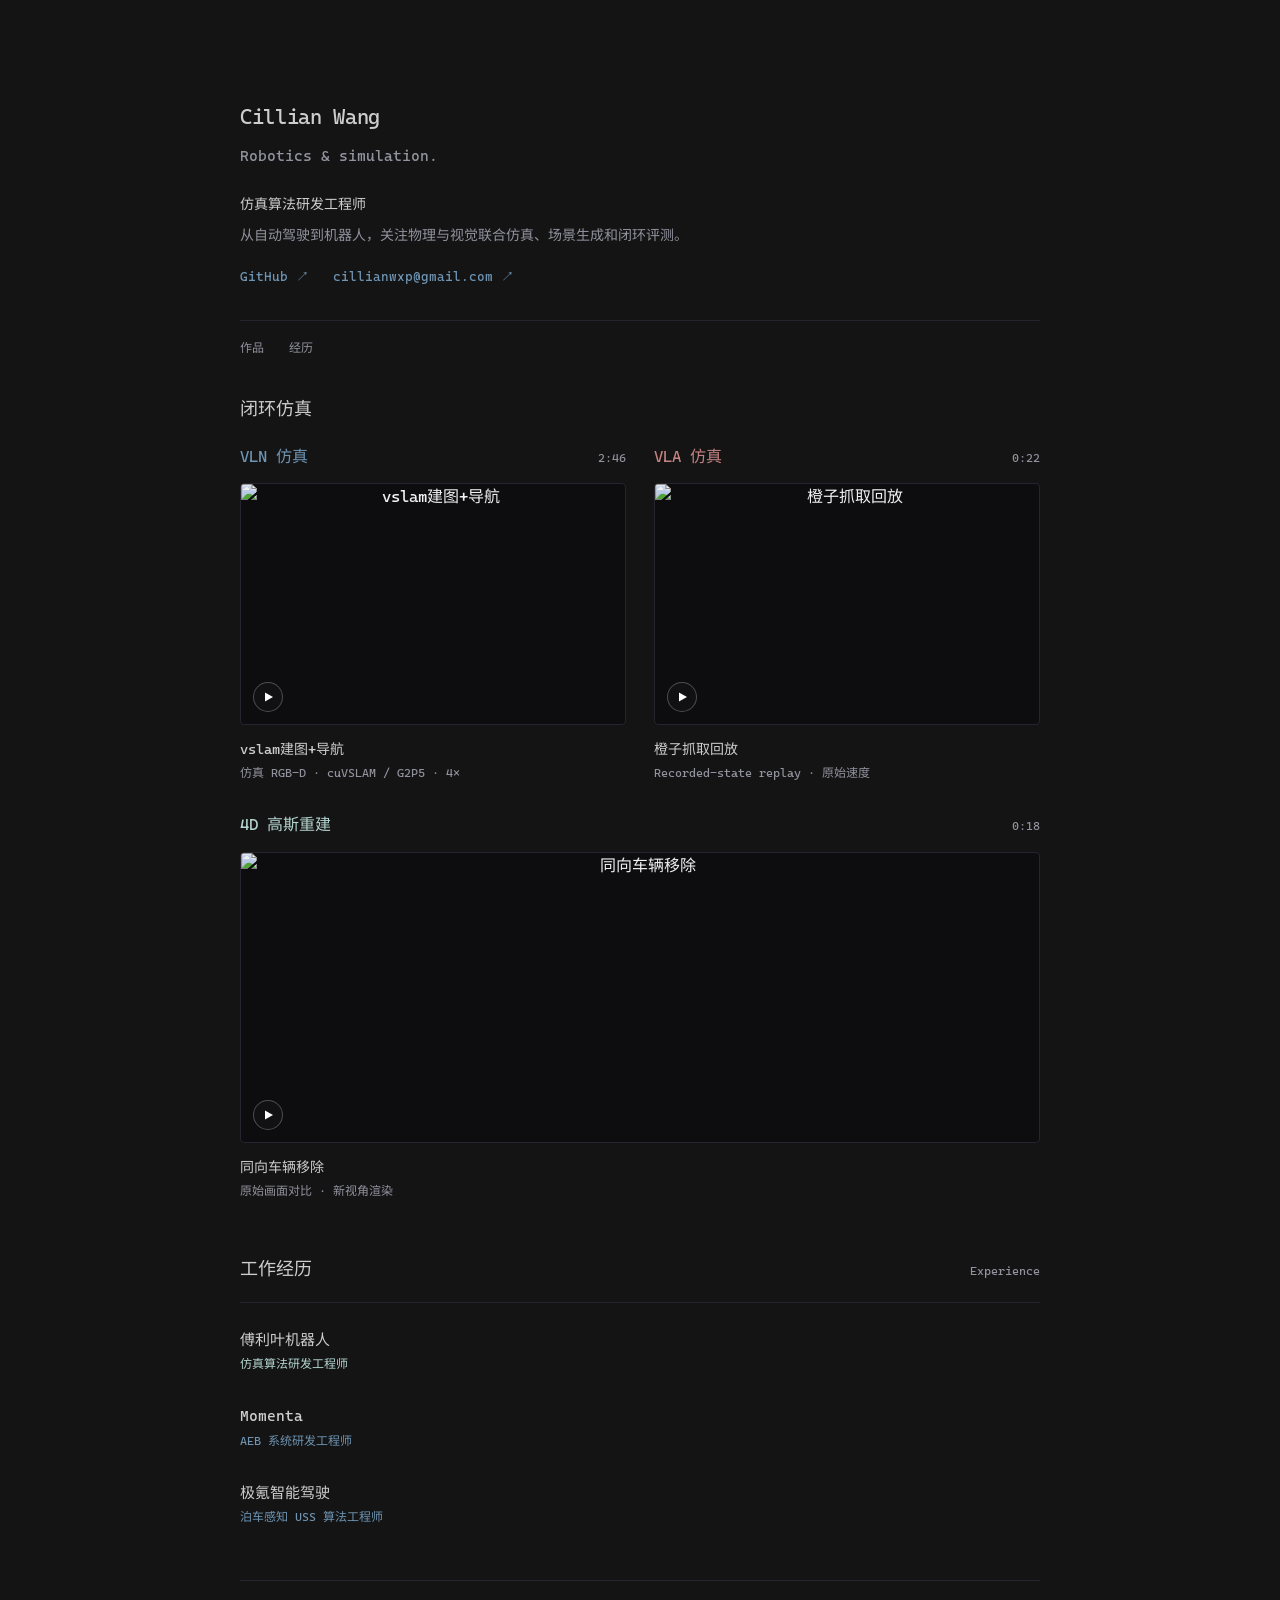
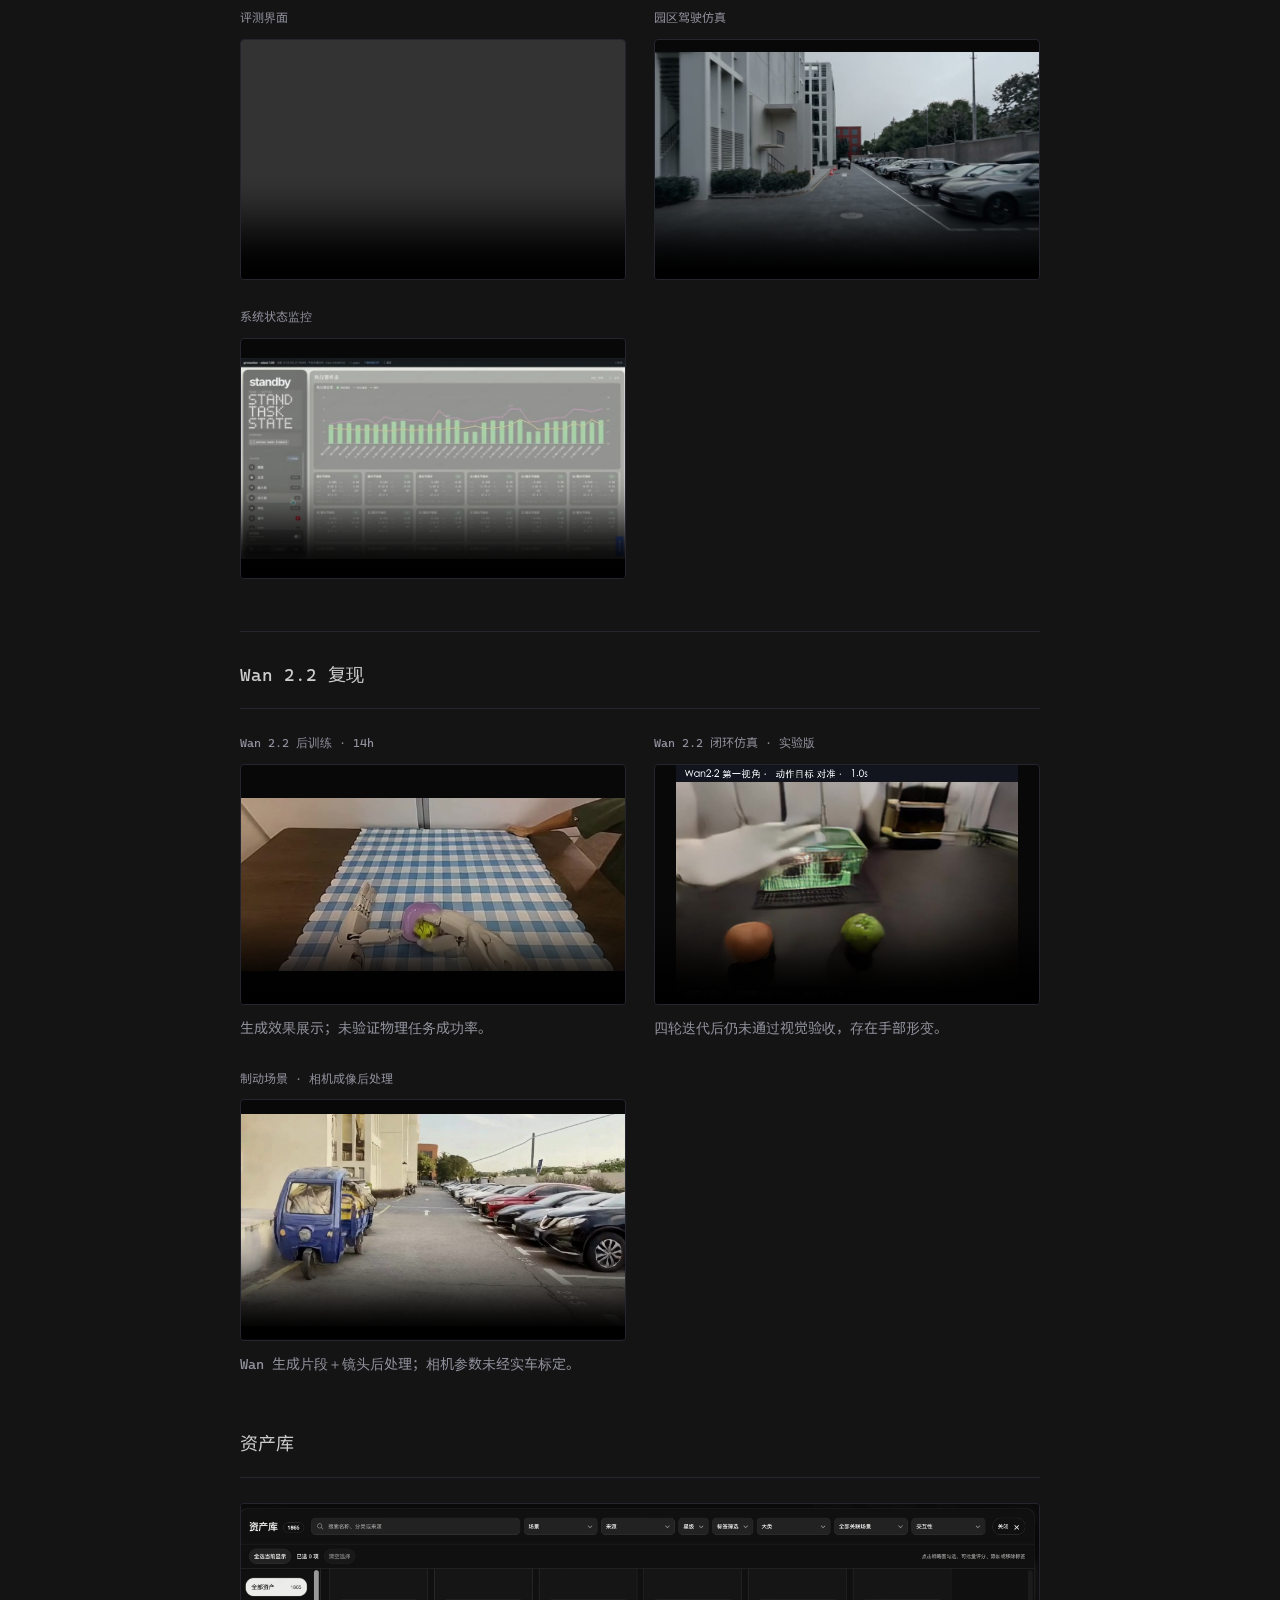
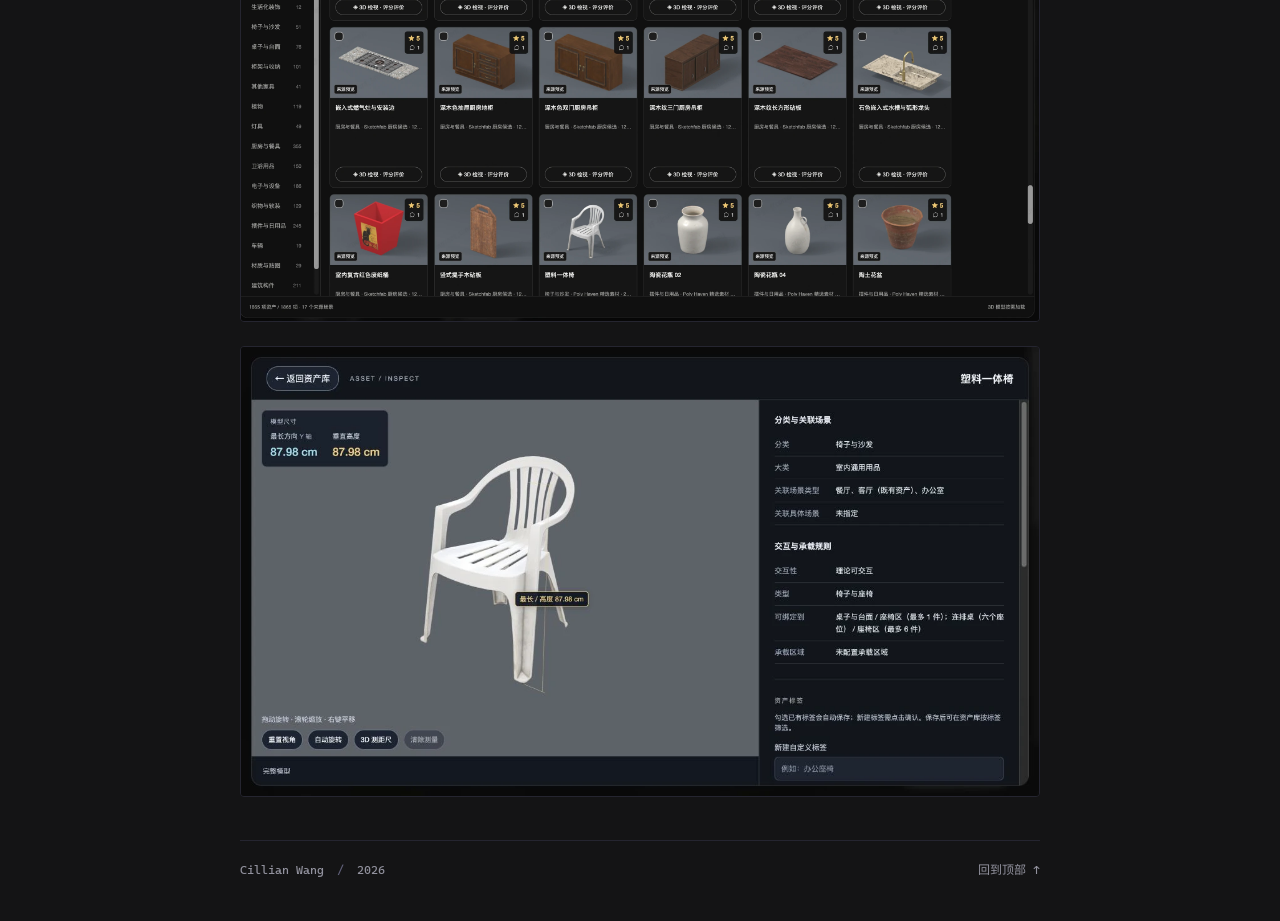
==== commit 470d4537: "Show Wan 2.2 reproduction experiments" ====
--- a/index.html
+++ b/index.html
@@ -44,6 +44,26 @@
         <figure class="selection-video" id="video-monitor"><figcaption>系统状态监控</figcaption><video controls playsinline preload="none" poster="details/images/c415f8478ed1eb33dc.webp" aria-label="系统状态监控"><source src="details/media/monitor-demo-h264.mp4" type="video/mp4"></video></figure>
       </div>
     </section>
+    <section class="video-selection" id="wan22-showcase" aria-labelledby="wan22-title">
+      <div class="section-heading"><h2 id="wan22-title">Wan 2.2 复现</h2></div>
+      <div class="video-selection-grid">
+        <figure class="selection-video" id="wan22-post-training">
+          <figcaption>Wan 2.2 后训练 · 14h</figcaption>
+          <video controls playsinline preload="none" poster="media/wan22-post-training.jpg" aria-label="Wan 2.2 后训练结果"><source src="media/wan22-post-training.mp4" type="video/mp4"></video>
+          <p class="entry-description">生成效果展示；未验证物理任务成功率。</p>
+        </figure>
+        <figure class="selection-video" id="wan22-closed-loop">
+          <figcaption>Wan 2.2 闭环仿真 · 实验版</figcaption>
+          <video controls playsinline preload="none" poster="media/wan22-closed-loop.jpg" aria-label="Wan 2.2 闭环仿真实验"><source src="media/wan22-closed-loop.mp4" type="video/mp4"></video>
+          <p class="entry-description">四轮迭代后仍未通过视觉验收，存在手部形变。</p>
+        </figure>
+        <figure class="selection-video" id="wan22-brake-camera">
+          <figcaption>制动场景 · 相机成像后处理</figcaption>
+          <video controls playsinline preload="none" poster="media/wan22-brake-camera.jpg" aria-label="制动场景相机成像后处理"><source src="media/wan22-brake-camera.mp4" type="video/mp4"></video>
+          <p class="entry-description">Wan 生成片段＋镜头后处理；相机参数未经实车标定。</p>
+        </figure>
+      </div>
+    </section>
     <section class="profile-section asset-library" id="asset-library" aria-labelledby="asset-library-title">
       <div class="section-heading"><h2 id="asset-library-title">资产库</h2></div>
       <div class="asset-gallery">
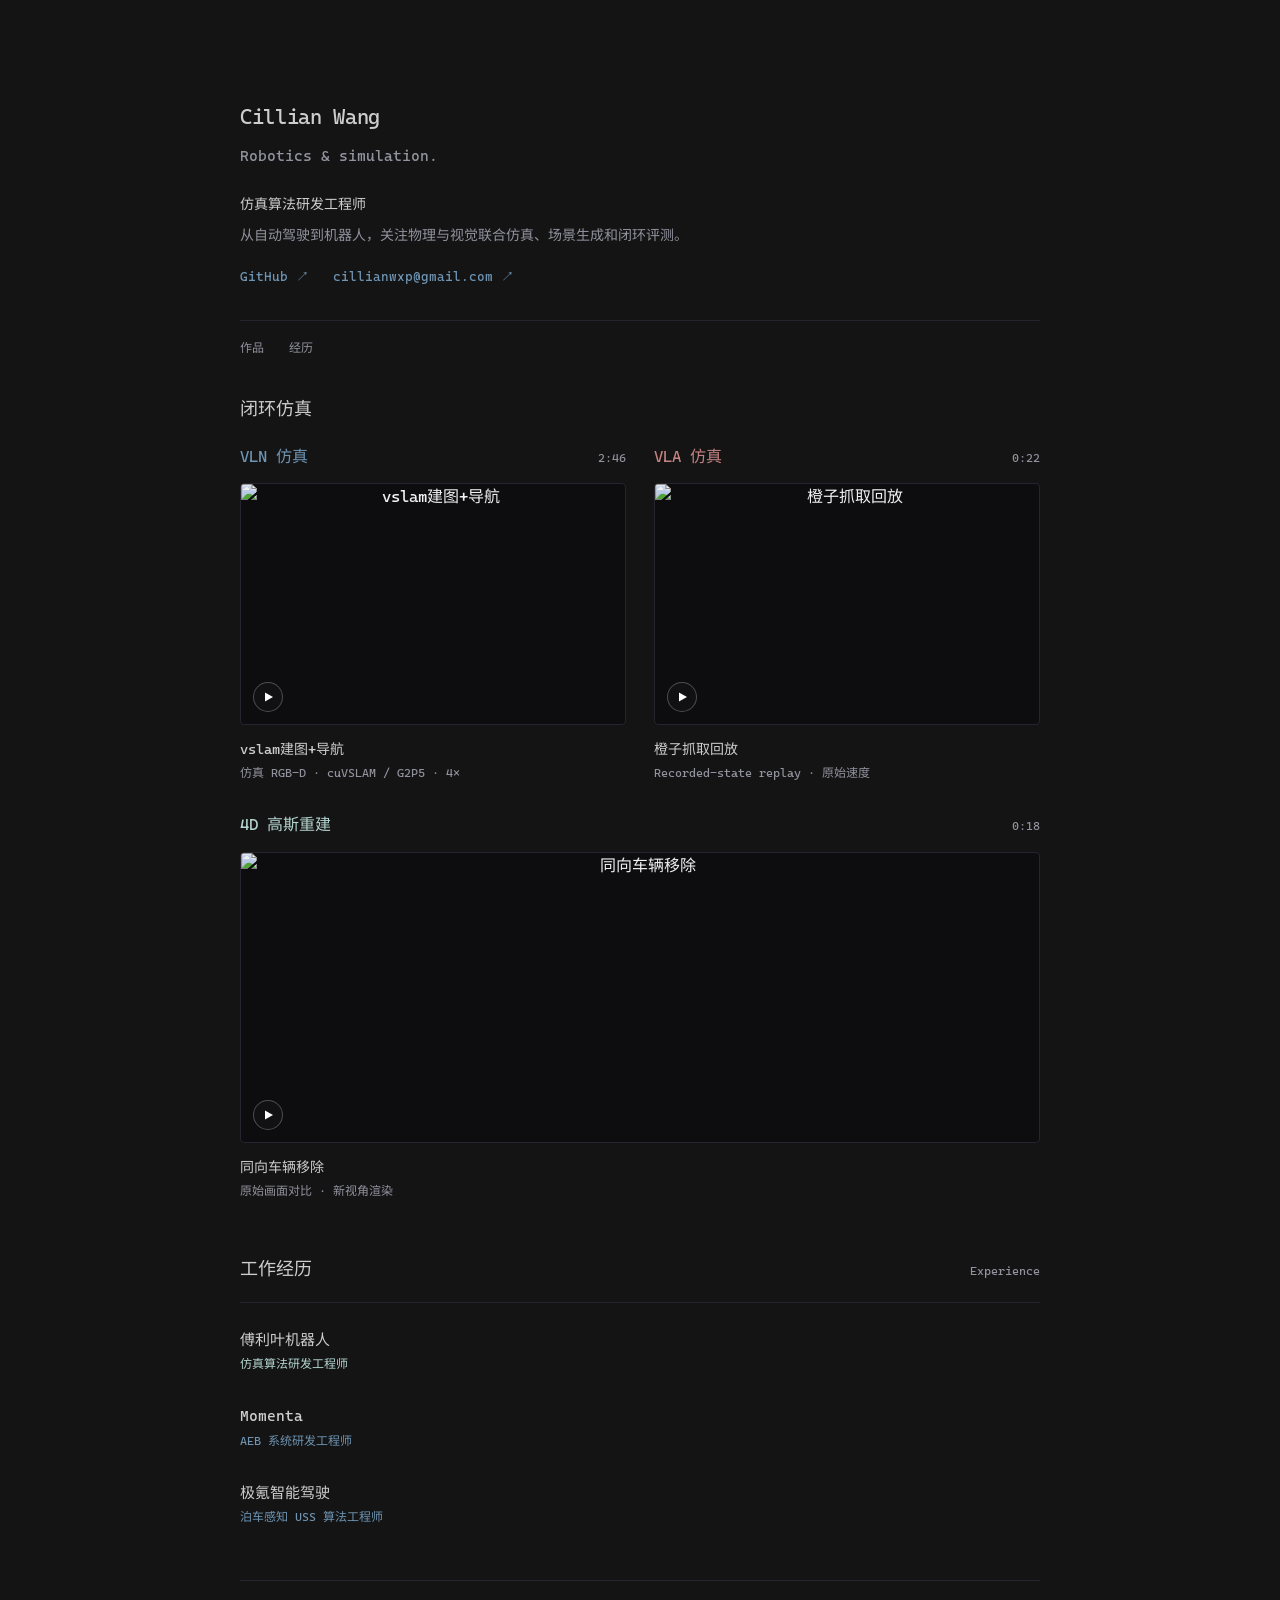
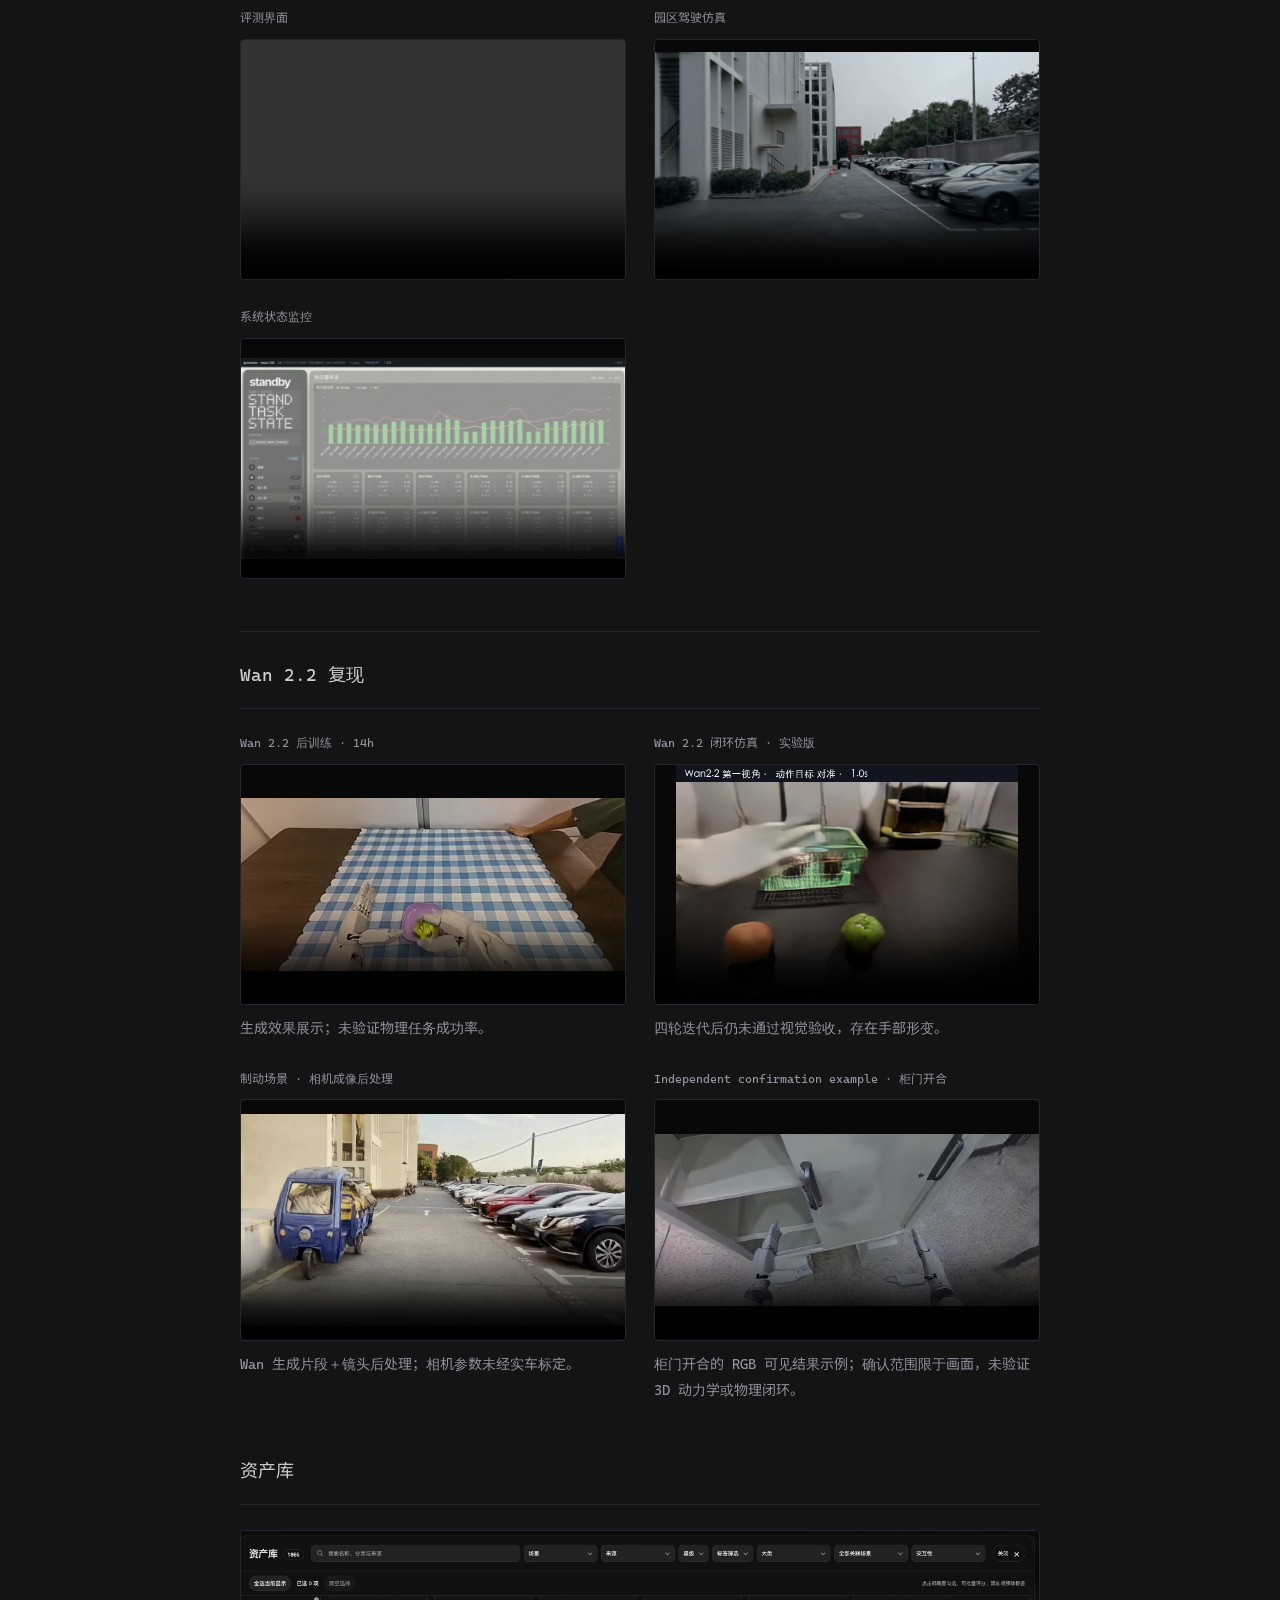
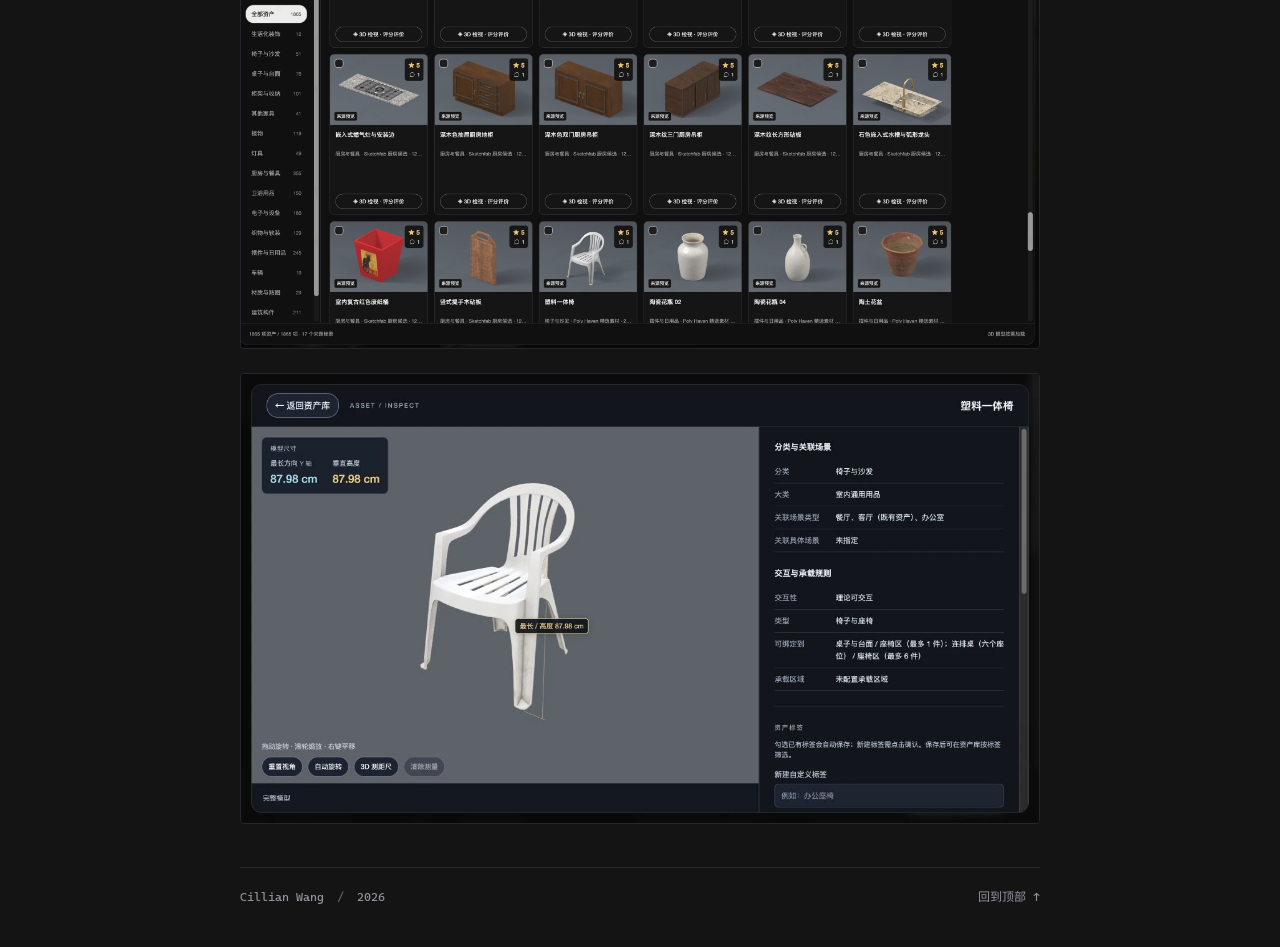
==== commit 3ec746b1: "Show independent confirmation example on homepage" ====
--- a/index.html
+++ b/index.html
@@ -62,6 +62,11 @@
           <video controls playsinline preload="none" poster="media/wan22-brake-camera.jpg" aria-label="制动场景相机成像后处理"><source src="media/wan22-brake-camera.mp4" type="video/mp4"></video>
           <p class="entry-description">Wan 生成片段＋镜头后处理；相机参数未经实车标定。</p>
         </figure>
+        <figure class="selection-video" id="wan22-independent-confirmation">
+          <figcaption>Independent confirmation example · 柜门开合</figcaption>
+          <video controls playsinline preload="none" poster="media/wan22-independent-confirmation.jpg" aria-label="Wan 2.2 柜门开合独立确认示例"><source src="media/wan22-independent-confirmation.mp4" type="video/mp4"></video>
+          <p class="entry-description">柜门开合的 RGB 可见结果示例；确认范围限于画面，未验证 3D 动力学或物理闭环。</p>
+        </figure>
       </div>
     </section>
     <section class="profile-section asset-library" id="asset-library" aria-labelledby="asset-library-title">
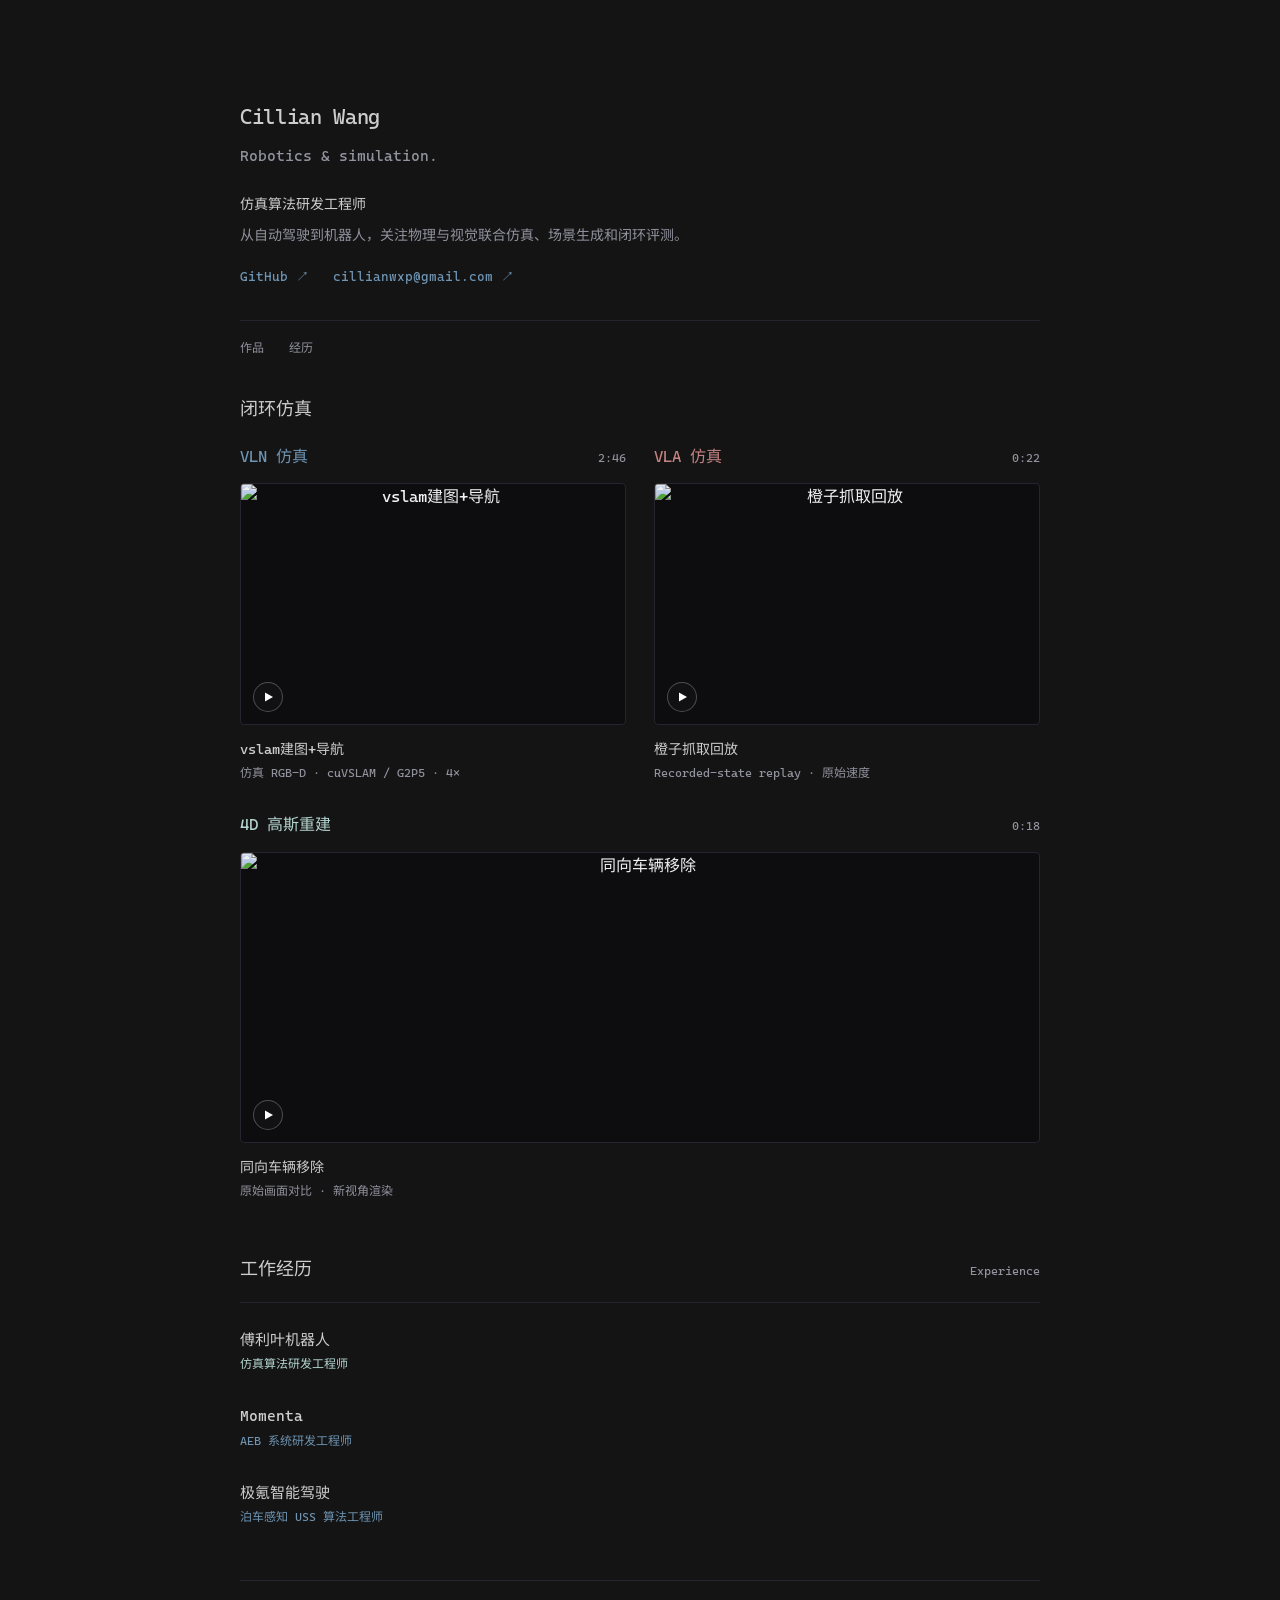
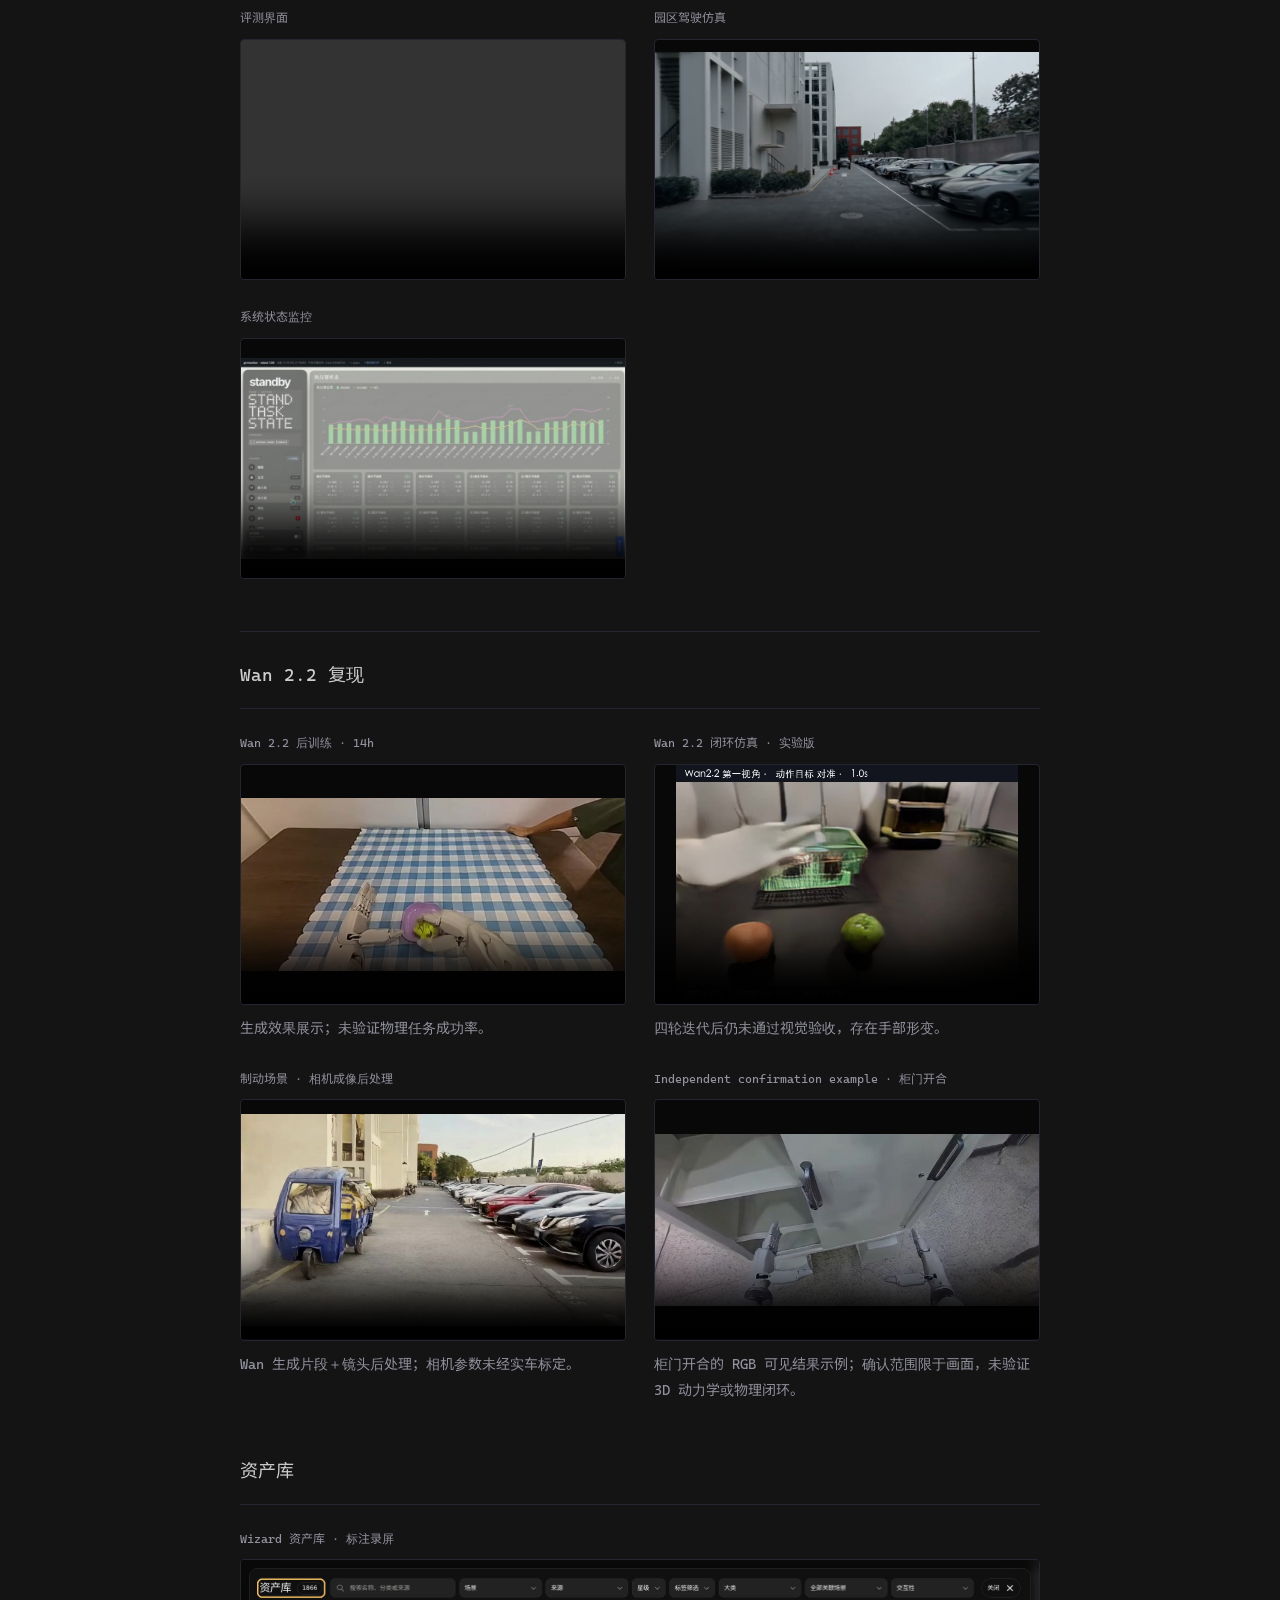
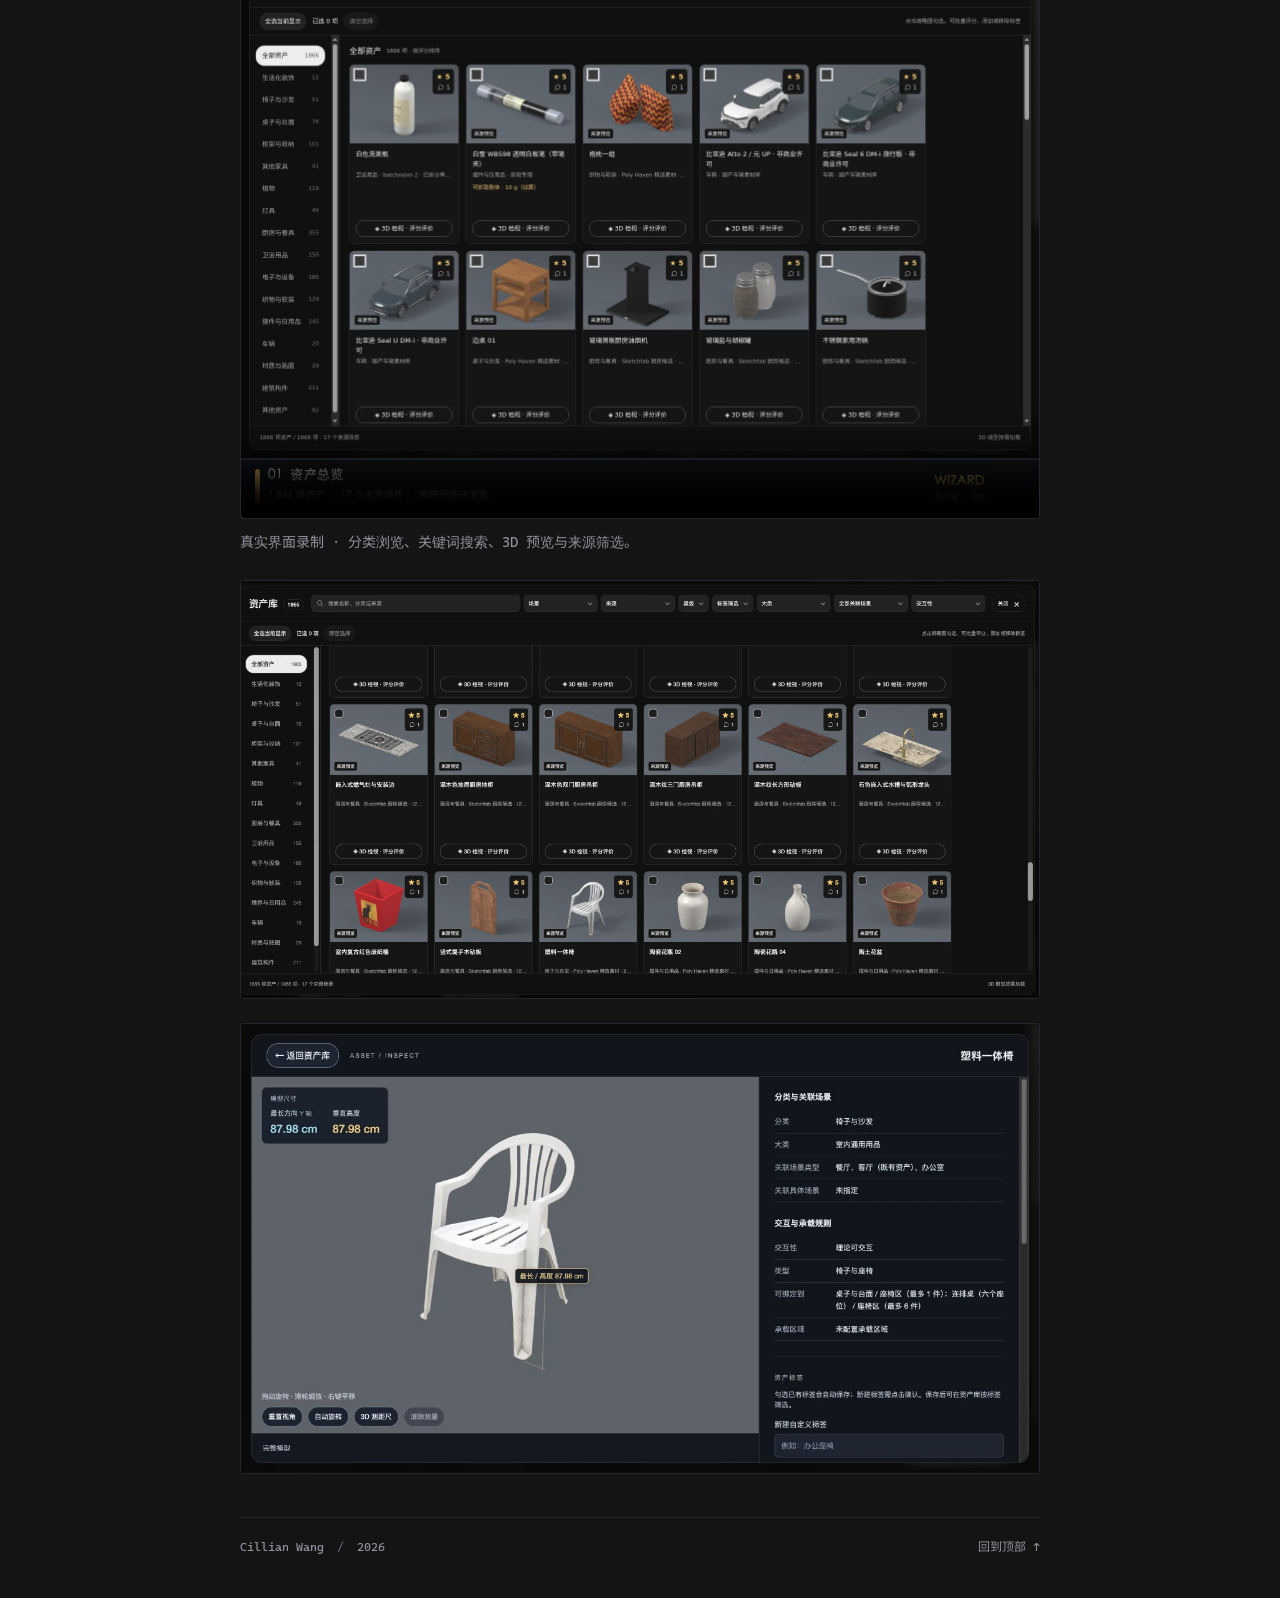
==== commit 45f8d387: "Show annotated Wizard asset library walkthrough" ====
--- a/index.html
+++ b/index.html
@@ -72,6 +72,11 @@
     <section class="profile-section asset-library" id="asset-library" aria-labelledby="asset-library-title">
       <div class="section-heading"><h2 id="asset-library-title">资产库</h2></div>
       <div class="asset-gallery">
+        <figure class="selection-video" id="wizard-asset-library">
+          <figcaption>Wizard 资产库 · 标注录屏</figcaption>
+          <video controls playsinline preload="none" poster="media/wizard-asset-library-poster.jpg" width="1600" height="1120" style="aspect-ratio: 10 / 7" aria-label="Wizard 资产库标注录屏"><source src="media/wizard-asset-library-annotated.mp4" type="video/mp4"></video>
+          <p class="entry-description">真实界面录制 · 分类浏览、关键词搜索、3D 预览与来源筛选。</p>
+        </figure>
         <a href="details/images/13d328d1a644b23bd3.webp" target="_blank" rel="noopener noreferrer" aria-label="查看资产库界面原图"><img src="details/images/13d328d1a644b23bd3.webp" alt="资产库分类与搜索界面" width="2048" height="1071" loading="lazy" decoding="async"></a>
         <a href="details/images/9e1ca731f8663fd631.webp" target="_blank" rel="noopener noreferrer" aria-label="查看单个资产预览原图"><img src="details/images/9e1ca731f8663fd631.webp" alt="单个资产三维预览界面" width="1280" height="720" loading="lazy" decoding="async"></a>
       </div>
